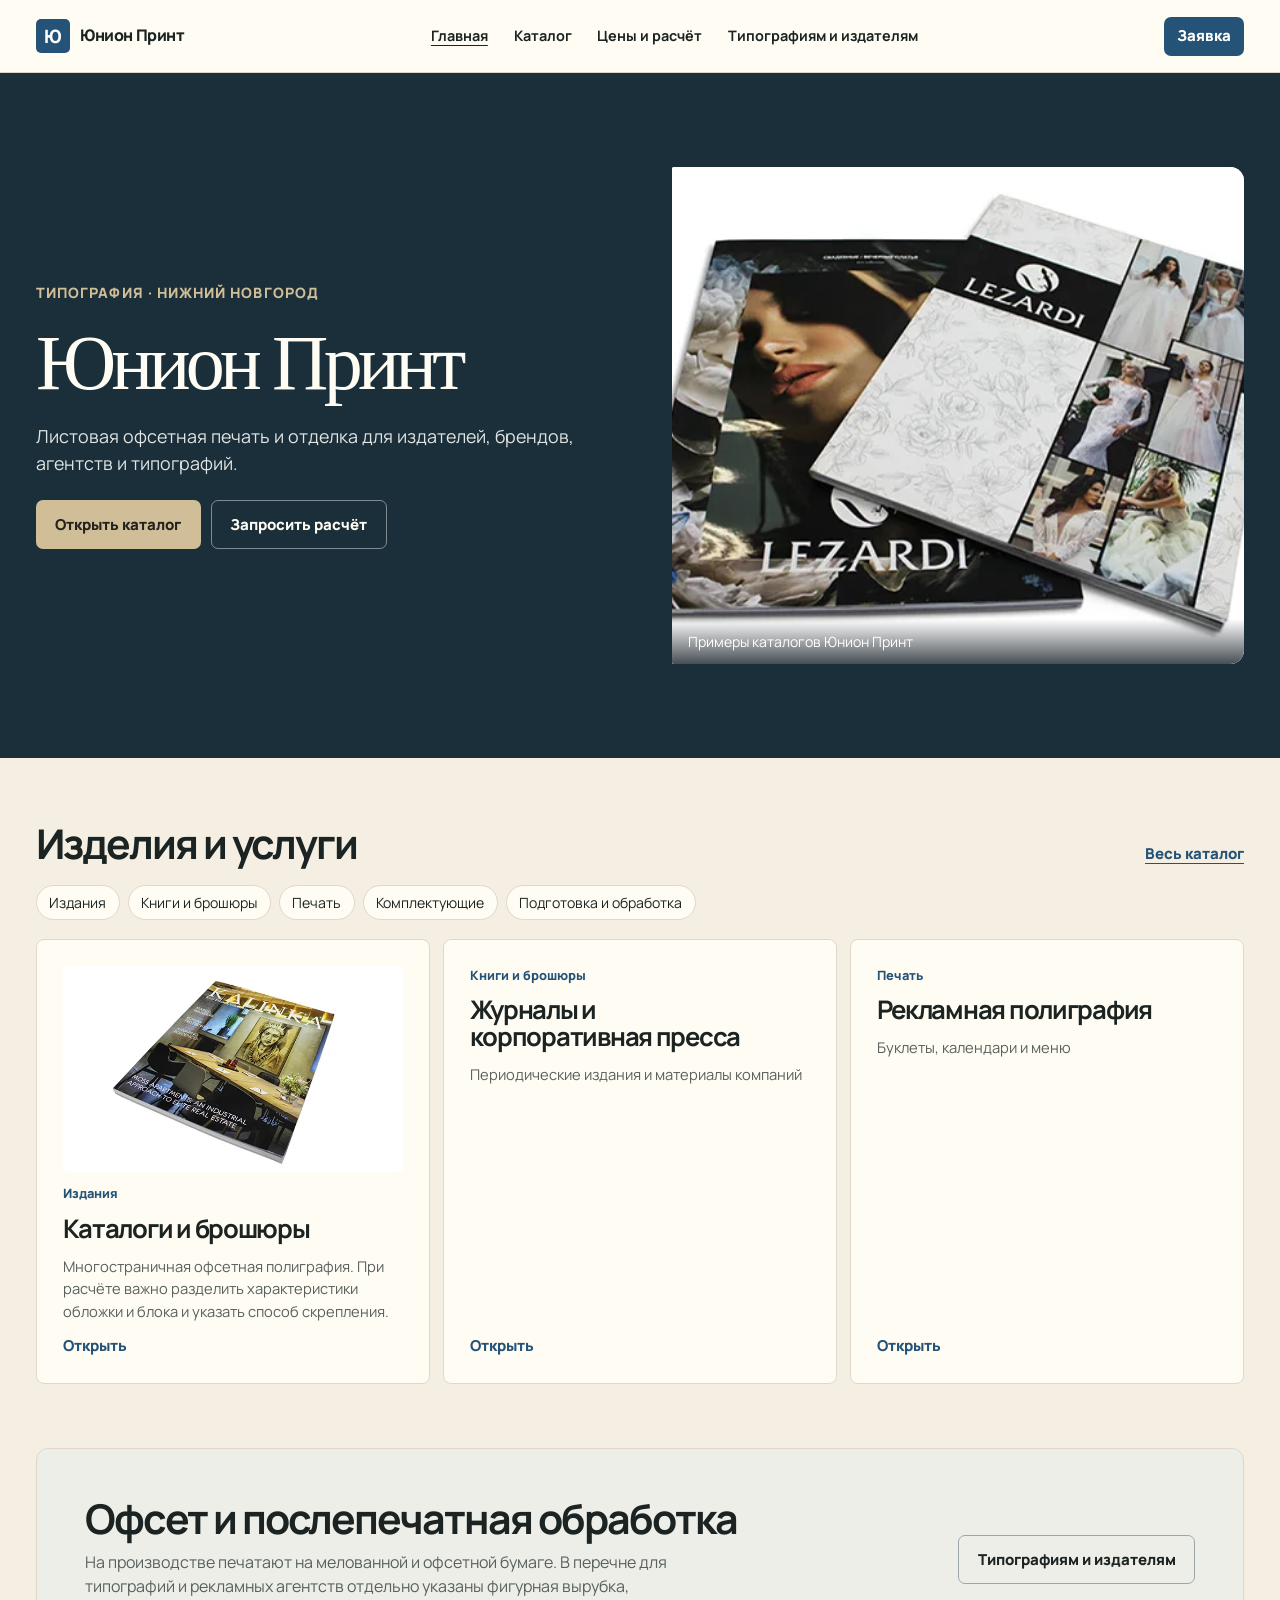
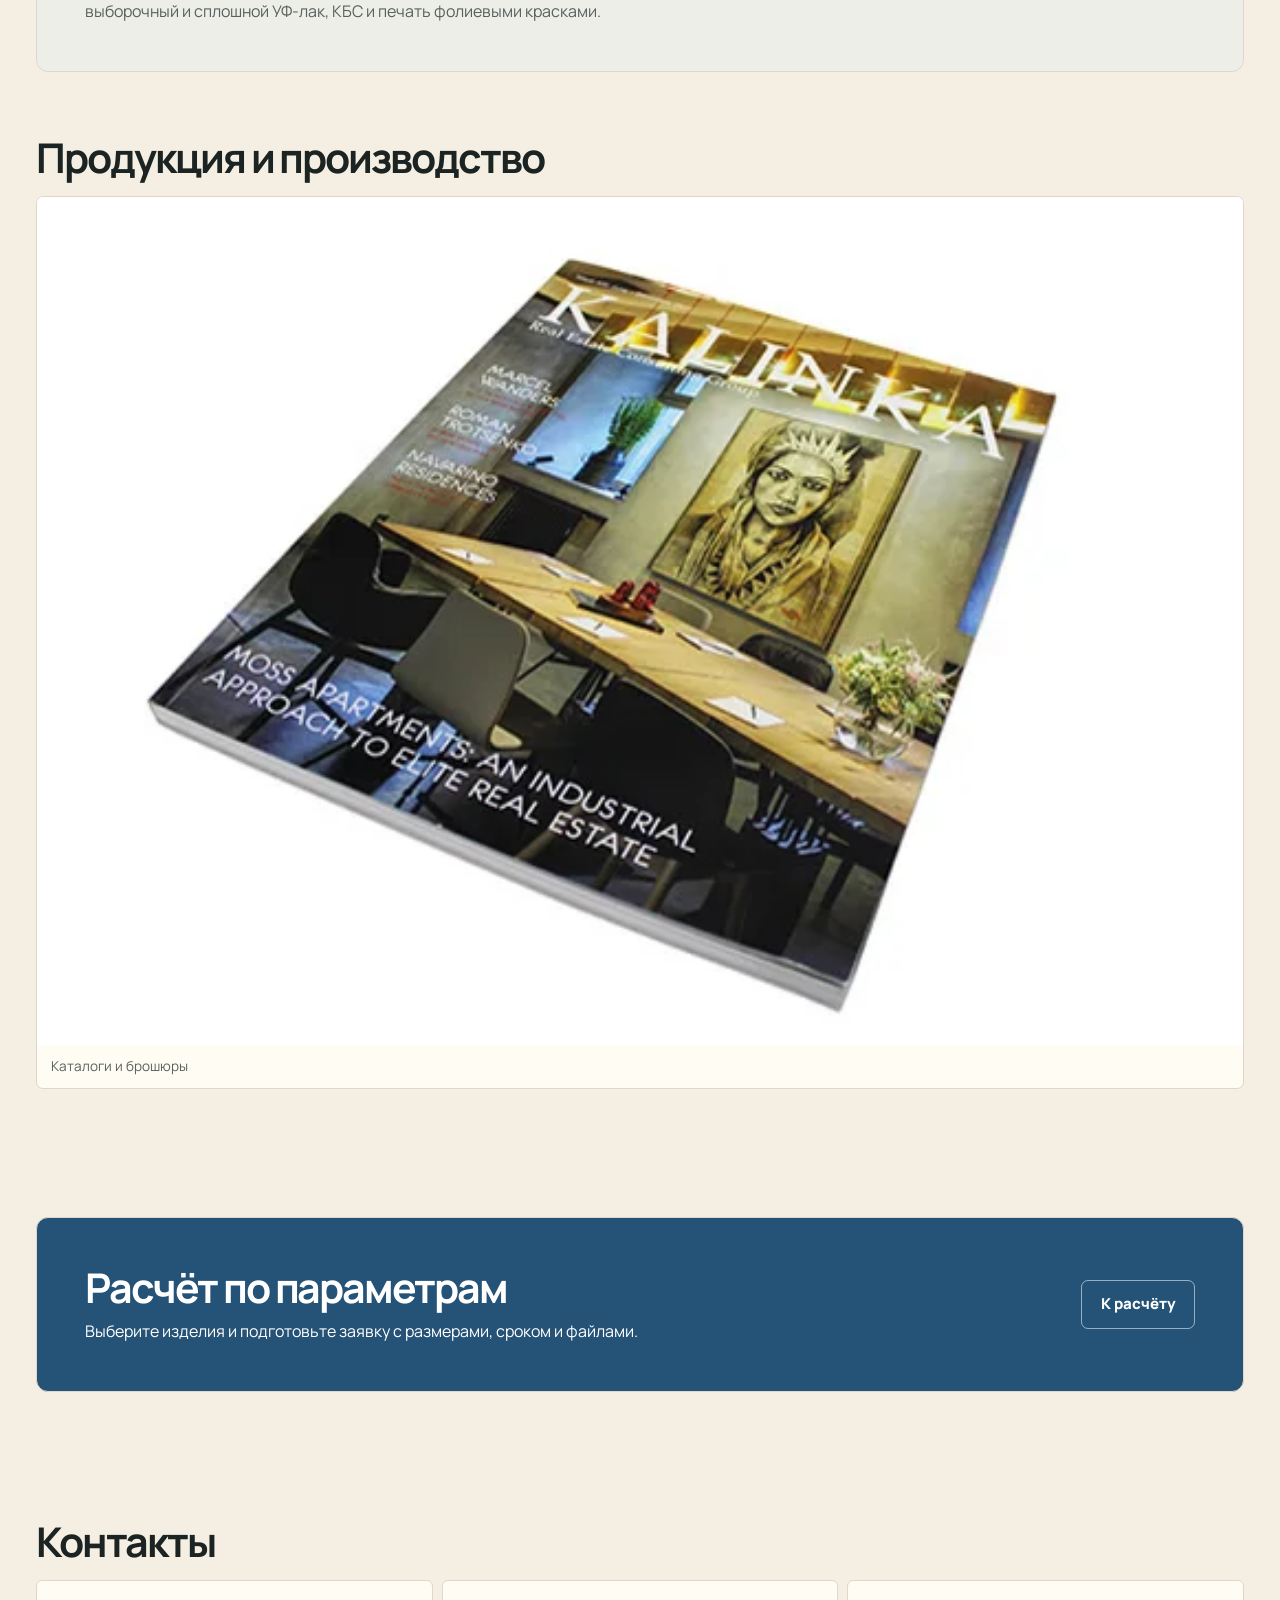
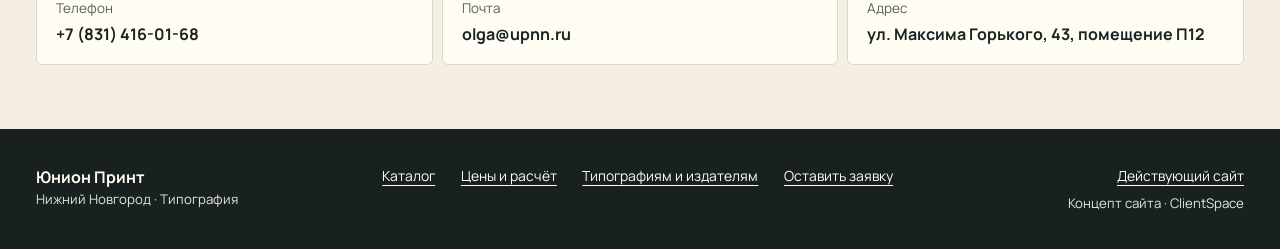
==== index.html @ c1d2b678 "Publish expanded ClientSpace website and CRM demos" ====
<!doctype html>
<html lang="ru" data-layout="book">
<head>
<meta charset="utf-8">
<meta name="viewport" content="width=device-width, initial-scale=1">
<meta name="robots" content="noindex, nofollow">
<meta name="theme-color" content="#255377">
<meta name="print-demo-id" content="union-print">
<title>Юнион Принт — Типография</title>
<link rel="stylesheet" href="site.css">
<style>:root{--brand:#255377}</style>
<script src="site.js" type="module"></script>
</head>
<body>
<a class="skip" href="#main">К содержанию</a>
<header class="masthead"><div class="shell mast-inner">
<a class="brand" href="index.html"><span aria-hidden="true">Ю</span>Юнион Принт</a>
<nav class="main-nav" aria-label="Разделы сайта"><a href="index.html" aria-current="page">Главная</a><a href="catalog.html">Каталог</a><a href="pricing.html">Цены и расчёт</a><a href="guide.html">Типографиям и издателям</a></nav>
<a class="button compact nav-cta" href="order.html">Заявка</a>
<details class="mobile-nav"><summary aria-label="Открыть меню"><i></i><i></i></summary><nav aria-label="Разделы сайта"><a href="index.html" aria-current="page">Главная</a><a href="catalog.html">Каталог</a><a href="pricing.html">Цены и расчёт</a><a href="guide.html">Типографиям и издателям</a><a href="order.html">Оставить заявку</a></nav></details>
</div></header>
<main id="main"><section class="hero"><div class="shell hero-inner">
<div class="hero-copy"><p class="eyebrow">Типография · Нижний Новгород</p><h1>Юнион Принт</h1>
<p class="hero-lead">Листовая офсетная печать и отделка для издателей, брендов, агентств и типографий.</p><div class="actions"><a href="catalog.html" class="button">Открыть каталог</a><a href="order.html" class="button secondary">Запросить расчёт</a></div>
</div><figure class="hero-media"><img src="assets/803cce55539c8a539db9f5d0.webp" alt="Примеры каталогов Юнион Принт" fetchpriority="high"><figcaption>Примеры каталогов Юнион Принт</figcaption></figure></div></section>
<section class="shell section"><div class="heading-row"><div class="section-title"><h2>Изделия и услуги</h2></div><a href="catalog.html" class="text-action">Весь каталог</a></div>
<div class="scroll-chips"><a href="catalog.html?group=%D0%98%D0%B7%D0%B4%D0%B0%D0%BD%D0%B8%D1%8F" class="">Издания</a><a href="catalog.html?group=%D0%9A%D0%BD%D0%B8%D0%B3%D0%B8%20%D0%B8%20%D0%B1%D1%80%D0%BE%D1%88%D1%8E%D1%80%D1%8B" class="">Книги и брошюры</a><a href="catalog.html?group=%D0%9F%D0%B5%D1%87%D0%B0%D1%82%D1%8C" class="">Печать</a><a href="catalog.html?group=%D0%9A%D0%BE%D0%BC%D0%BF%D0%BB%D0%B5%D0%BA%D1%82%D1%83%D1%8E%D1%89%D0%B8%D0%B5" class="">Комплектующие</a><a href="catalog.html?group=%D0%9F%D0%BE%D0%B4%D0%B3%D0%BE%D1%82%D0%BE%D0%B2%D0%BA%D0%B0%20%D0%B8%20%D0%BE%D0%B1%D1%80%D0%B0%D0%B1%D0%BE%D1%82%D0%BA%D0%B0" class="">Подготовка и обработка</a></div><div class="product-grid"><a class="product-card " href="product-p1.html"><img src="assets/5dd294e642f1435a9d8a1ddb.webp" alt="Каталоги и брошюры" loading="lazy"><span class="product-category">Издания</span><h3>Каталоги и брошюры</h3><p>Многостраничная офсетная полиграфия. При расчёте важно разделить характеристики обложки и блока и указать способ скрепления.</p><span class="text-action">Открыть</span></a><a class="product-card " href="product-p2.html"><span class="product-category">Книги и брошюры</span><h3>Журналы и корпоративная пресса</h3><p>Периодические издания и материалы компаний</p><span class="text-action">Открыть</span></a><a class="product-card " href="product-p3.html"><span class="product-category">Печать</span><h3>Рекламная полиграфия</h3><p>Буклеты, календари и меню</p><span class="text-action">Открыть</span></a></div></section>
<div class="shell"><aside class="lead-note"><div><h2>Офсет и послепечатная обработка</h2><p>На производстве печатают на мелованной и офсетной бумаге. В перечне для типографий и рекламных агентств отдельно указаны фигурная вырубка, выборочный и сплошной УФ-лак, КБС и печать фолиевыми красками.</p></div><a href="guide.html" class="button secondary">Типографиям и издателям</a></aside></div>
<section class="shell section work"><div class="section-title"><h2>Продукция и производство</h2></div><div class="gallery"><figure><img src="assets/5dd294e642f1435a9d8a1ddb.webp" alt="Каталоги и брошюры" loading="lazy"><figcaption>Каталоги и брошюры</figcaption></figure></div></section>
<section class="shell section"><div class="price-banner"><div><h2>Расчёт по параметрам</h2><p>Выберите изделия и подготовьте заявку с размерами, сроком и файлами.</p></div>
<a href="pricing.html" class="button secondary">К расчёту</a></div></section>
<section id="contacts" class="shell section"><div class="section-title"><h2>Контакты</h2></div><div class="contact-grid"><a class="contact" href="tel:+78314160168"><span>Телефон</span><strong>+7 (831) 416-01-68</strong></a><a class="contact" href="mailto:olga@upnn.ru"><span>Почта</span><strong>olga@upnn.ru</strong></a><div class="contact"><span>Адрес</span><strong>ул. Максима Горького, 43, помещение П12</strong></div></div></section></main>
<footer class="footer"><div class="shell footer-inner"><div><strong>Юнион Принт</strong><p>Нижний Новгород · Типография</p></div><nav aria-label="Полезные ссылки"><a href="catalog.html" class="">Каталог</a><a href="pricing.html" class="">Цены и расчёт</a><a href="guide.html" class="">Типографиям и издателям</a><a href="order.html" class="">Оставить заявку</a></nav>
<div class="footer-source"><a href="https://upnn.ru/" class="" target="_blank" rel="noopener noreferrer">Действующий сайт</a><small>Концепт сайта · ClientSpace</small></div></div></footer>
</body></html>
---- site.css ----
@font-face{font-family:Manrope;src:url(assets/manrope-cyrillic.woff2) format("woff2");font-weight:400 800;font-display:swap;unicode-range:U+0400-045F,U+0490-0491,U+04B0-04B1,U+2116}
@font-face{font-family:Manrope;src:url(assets/manrope-latin.woff2) format("woff2");font-weight:400 800;font-display:swap}
:root{--brand:#244e42;--ink:#1b2422;--paper:#f4f2e9;--white:#fffdf7;--muted:#58615d;--line:#d9dcd3;--wash:color-mix(in srgb,var(--brand) 8%,var(--white));--bg-dark:color-mix(in srgb,var(--brand) 36%,#151b19);--accent:color-mix(in srgb,var(--brand) 20%,#fbd9a2);font:16px/1.53 Manrope,system-ui,sans-serif}
*{box-sizing:border-box}
[hidden]{display:none!important}
body{margin:0;background:var(--paper);color:var(--ink)}
h1,h2,h3,p,figure{margin:0}
h1,h2,h3{line-height:1.04;letter-spacing:-.05em;text-wrap:balance}
img{display:block;max-width:100%;height:auto}
a{color:inherit;text-underline-offset:4px}
button,input,select,textarea{font:inherit;color:inherit}
button,summary,select{cursor:pointer}
button:disabled{cursor:not-allowed;opacity:.65}
:focus-visible{outline:3px solid var(--brand);outline-offset:4px}
:where(.hero,.footer) :focus-visible{outline-color:var(--accent)}
.skip{position:absolute;left:1rem;top:-100px;z-index:90;padding:.65rem .9rem;background:var(--white)}
.skip:focus{top:1rem}
.visually-hidden{position:absolute;width:1px;height:1px;margin:-1px;padding:0;border:0;overflow:hidden;clip-path:inset(50%);white-space:nowrap}
.shell{width:min(1230px,calc(100% - 72px));margin-inline:auto}
.masthead{position:relative;z-index:10;border-bottom:1px solid var(--line);background:var(--white)}
.mast-inner{display:flex;justify-content:space-between;align-items:center;gap:24px;min-height:72px}
.brand{display:flex;align-items:center;gap:10px;font-weight:800;text-decoration:none;line-height:1.1;letter-spacing:-.025em}
.brand span{width:34px;aspect-ratio:1;display:grid;place-items:center;flex:none;background:var(--brand);color:white;border-radius:5px;font-size:1.15rem}
.main-nav,.footer nav{display:flex;align-items:center;flex-wrap:wrap;gap:clamp(12px,2vw,29px)}
.main-nav a{font-size:.9rem;font-weight:700;text-decoration:none}
.main-nav a[aria-current],.main-nav a:hover,.footer a:hover{text-decoration:underline}
.mobile-nav{display:none}
.button{display:inline-flex;align-items:center;justify-content:center;min-height:49px;padding:.63rem 1.15rem;border:1px solid transparent;background:var(--brand);color:white;border-radius:7px;text-decoration:none;line-height:1.18;font-weight:800;transition:transform .16s,filter .16s;font-size:.94rem;text-align:center}
.button:hover{filter:brightness(1.12);transform:translateY(-2px)}
.button.secondary{background:transparent;color:var(--ink);border-color:color-mix(in srgb,var(--brand) 36%,var(--line))}
.button.compact{min-height:39px;padding:.48rem .75rem}
.text-action{font-weight:800;text-underline-offset:4px;color:var(--brand);font-size:.94rem}
.actions{display:flex;flex-wrap:wrap;align-items:center;gap:10px}
.eyebrow{font-size:.89rem;font-weight:800;letter-spacing:.075em;text-transform:uppercase}
.hero{background:var(--bg-dark);color:var(--white)}
.hero-inner{display:grid;grid-template-columns:minmax(0,1.03fr) minmax(0,1fr);min-height:min(685px,calc(100svh - 72px));align-items:center;gap:46px;padding-block:60px}
.hero h1{font-size:clamp(3rem,6.1vw,7.2rem);line-height:.94;letter-spacing:-.065em;font-weight:800;overflow-wrap:anywhere;text-wrap:initial}
.hero-copy{min-width:0;display:grid;align-content:center;justify-items:start;gap:23px;position:relative;z-index:1}
.hero .eyebrow{color:var(--accent)}
.hero-lead{max-width:54ch;color:color-mix(in srgb,var(--white) 86%,var(--brand));font-size:clamp(1rem,1.4vw,1.17rem)}
.hero .button{background:var(--accent);color:#23221c}
.hero .button.secondary{background:transparent;color:var(--white);border-color:#ffffff70}
.hero-media{position:relative;aspect-ratio:1.15;background:var(--wash);overflow:hidden;border-radius:10px;isolation:isolate}
.hero-media>img,.item-photo img{width:100%;height:100%;object-fit:cover}
.hero-media>img{position:absolute;inset:0}
.hero-media figcaption{position:absolute;bottom:0;inset-inline:0;padding:.75rem 1rem;color:#fff;background:linear-gradient(transparent,#141d24c8);font-size:.88rem}
.hero-copy,.hero-media{animation:land .65s both}
.hero-media{animation-delay:.09s}
@keyframes land{from{opacity:0;transform:translateY(12px)}to{opacity:1;transform:none}}
.hero-media.illustration{display:grid;place-items:center;background:radial-gradient(circle at 50% 60%,var(--wash),var(--accent));isolation:isolate;overflow:hidden;min-height:248px}
.hero-media.illustration::before{content:"";position:absolute;inset:16px;background:linear-gradient(to right,#29251f14 1px,transparent 1px),linear-gradient(to bottom,#29251f14 1px,transparent 1px);background-size:20px 20px;border:1px solid #29251f2b;mask-image:linear-gradient(120deg,#000,transparent)}
.ink-stack{position:relative;width:57%;height:66%;color:var(--brand);display:grid;place-items:center;transform:rotate(-10deg)}
.ink-stack i,.ink-stack strong{border:1px solid #1d1b293b;border-radius:3px;position:absolute;inset:0;box-shadow:0 16px 32px #131b252a}
.ink-stack i:nth-child(1){background:var(--brand);transform:translate(-8%,5%) rotate(-7deg)}
.ink-stack i:nth-child(2){background:var(--accent);transform:translate(6%,4%) rotate(12deg)}
.ink-stack i:nth-child(3){background:var(--wash);transform:translate(3%,-1%) rotate(5deg)}
.ink-stack strong{display:grid;place-items:center;background:var(--white);font-size:clamp(3rem,8vw,9rem);line-height:1}
.registration-marker{position:absolute;right:22px;bottom:20px;width:22px;aspect-ratio:1;border:1px solid var(--brand);background:linear-gradient(90deg,transparent 48%,var(--brand) 48% 54%,transparent 54%),linear-gradient(transparent 48%,var(--brand) 48% 54%,transparent 54%);border-radius:50%;opacity:.55}
[data-layout=sign]{--paper:#eff0ed;--white:#fafbf8;--ink:#1b2222;--line:#d4dad6}
[data-layout=sign] .hero-inner{grid-template-columns:minmax(0,1fr) minmax(0,1.13fr)}
[data-layout=sign] .hero{background:#141c21}
[data-layout=sign] .hero-media{aspect-ratio:1.07}
[data-layout=sign] .illustration{background:radial-gradient(ellipse at center,color-mix(in srgb,var(--brand) 48%,#253047),#101723)}
[data-layout=sign] .ink-stack{width:71%;height:50%;transform:rotate(-4deg)}
[data-layout=sign] .ink-stack i:nth-child(1){transform:translate(4%,10%);background:#0d171e}
[data-layout=sign] .ink-stack i:nth-child(2),[data-layout=sign] .ink-stack i:nth-child(3){display:none}
[data-layout=sign] .ink-stack strong{background:#17212c;color:var(--accent);text-shadow:0 0 15px color-mix(in srgb,var(--accent) 70%,transparent);border:1px solid #ffffff40;border-radius:5px}
[data-layout=book]{--paper:#f5efe3;--white:#fffcf3;--line:#dfd7cb}
[data-layout=book] .hero h1,[data-layout=book] .page-title h1{font-family:Georgia,serif;letter-spacing:-.06em;font-weight:500}
[data-layout=book] .hero-media{border-radius:2px 14px 14px 2px}
[data-layout=book] .ink-stack{transform:rotate(-4deg);width:48%;height:72%}
[data-layout=book] .ink-stack strong{border-left:10px solid var(--brand);border-radius:2px 10px 10px 2px;font-family:Georgia,serif;font-weight:500}
[data-layout=tech]{--paper:#eef1ef;--white:#fbfcfb;--line:#d6dddc}
[data-layout=tech] .hero-inner{grid-template-columns:minmax(0,1fr) minmax(0,.89fr)}
[data-layout=tech] .hero-media{border-radius:4px;aspect-ratio:1.32}
[data-layout=tech] .ink-stack{transform:rotate(0deg);width:71%;height:52%}
[data-layout=tech] .ink-stack strong{border-style:dashed;border-width:2px}
[data-layout=studio]{--paper:#f0ede9;--white:#fcfaf6;--line:#dcd5ce}
[data-layout=studio] .hero-media{aspect-ratio:1.22;border-radius:30% 3px 3px 3px}
[data-layout=studio] .hero-inner{grid-template-columns:minmax(0,.96fr) minmax(0,1.12fr)}
.section{padding-block:clamp(35px,5vw,78px)}
.section-title{display:grid;gap:12px}
.section-title h2,.lead-note h2,.price-banner h2{font-size:clamp(2rem,3.2vw,3.5rem)}
.section-title p,.lead-note p,.price-banner p{color:var(--muted);max-width:64ch}
.heading-row{display:flex;justify-content:space-between;align-items:end;gap:15px;margin-bottom:20px}
.heading-row .text-action{flex:none}
.scroll-chips{display:flex;gap:8px;flex-wrap:wrap;margin-bottom:19px}
.scroll-chips a{font-size:.88rem;padding:.38rem .78rem;border:1px solid var(--line);border-radius:99px;background:var(--white);text-decoration:none}
.scroll-chips a:hover{border-color:var(--brand)}
.product-grid{display:grid;grid-template-columns:repeat(3,minmax(0,1fr));gap:13px}
.product-grid [data-catalog]{min-width:0}
.product-card{display:flex;flex-direction:column;height:100%;min-height:210px;gap:12px;position:relative;overflow:hidden;padding:clamp(16px,2vw,26px);background:var(--white);border:1px solid var(--line);border-radius:8px;text-decoration:none;transition:transform .18s,border-color .18s}
.product-card:hover{transform:translateY(-3px);border-color:var(--brand)}
.product-card img{width:100%;aspect-ratio:1.65;object-fit:cover;border-radius:4px}
.product-card h3{font-size:clamp(1.35rem,2vw,2.05rem);overflow-wrap:anywhere}
.product-card p,.muted{color:var(--muted);font-size:.92rem}
.product-card .text-action{margin-top:auto}
.product-category{color:var(--brand);font-size:.8rem;font-weight:800}
.lead-note,.price-banner{display:flex;align-items:center;justify-content:space-between;gap:26px;padding:clamp(22px,4vw,48px);border-radius:12px;background:var(--wash);border:1px solid var(--line)}
.lead-note p,.price-banner p{margin-top:.65rem}
.lead-note>.button,.price-banner>.button{flex:none}
.price-banner{background:var(--brand);color:white}
.price-banner p{color:#fff}
.price-banner .button.secondary{color:white;border-color:#fff8}
.gallery{display:grid;grid-template-columns:repeat(auto-fit,minmax(min(250px,100%),1fr));gap:16px;margin-top:17px}
.gallery figure{background:var(--white);border:1px solid var(--line);border-radius:7px;overflow:hidden}
.gallery img{width:100%;aspect-ratio:1.42;object-fit:cover}
.gallery figcaption{padding:.65rem .85rem;font-size:.85rem;color:var(--muted)}
.contact-grid{display:grid;grid-template-columns:repeat(auto-fit,minmax(min(245px,100%),1fr));gap:9px;margin-top:17px}
.contact{display:grid;gap:4px;min-width:0;padding:17px 19px;background:var(--white);border:1px solid var(--line);border-radius:6px;text-decoration:none}
.contact strong{overflow-wrap:anywhere}
.contact span{color:var(--muted);font-size:.84rem}
a.contact:hover{border-color:var(--brand)}
.footer{background:#192120;color:#fffdf4;padding:36px 0}
.footer-inner{display:grid;grid-template-columns:minmax(0,1fr) minmax(0,1.6fr) minmax(0,1fr);align-items:start;gap:24px}
.footer p,.footer small{font-size:.83rem;color:#e1e6de}
.footer nav a,.footer-source a{font-size:.87rem}
.footer-source{display:grid;gap:7px;justify-items:end}
.page{padding-block:clamp(35px,6vw,80px);min-height:55vh}
.page-title{max-width:900px;margin-bottom:clamp(20px,3vw,43px)}
.page-title h1{font-size:clamp(2.85rem,7.1vw,6rem);line-height:.98;overflow-wrap:anywhere}
.page-title p{font-size:clamp(1rem,1.5vw,1.2rem);color:var(--muted);max-width:66ch;margin-top:10px}
.tools{display:flex;flex-wrap:wrap;align-items:end;gap:10px;margin:0 0 10px}
.tools label{flex:1 1 16rem;max-width:28rem}
label{display:grid;gap:5px;font-weight:750;font-size:.9rem;min-width:0}
input:not([type=checkbox]),textarea,select{width:100%;min-width:0;border:1px solid var(--line);background:var(--white);border-radius:6px;padding:.53rem .65rem;min-height:42px}
textarea{resize:vertical}
input:focus,select:focus,textarea:focus{border-color:var(--brand)}
.catalog-grid,.table-wrap{margin-top:14px}
.item-layout{display:grid;grid-template-columns:minmax(0,1fr) minmax(0,.85fr);align-items:center;gap:clamp(15px,4vw,52px);margin-top:28px}
.item-layout .eyebrow{color:var(--brand);margin-bottom:9px}
.item-photo{aspect-ratio:1.25;overflow:hidden;border-radius:8px;background:var(--white)}
.item-notes .text-action{margin-right:13px}
.back{color:var(--brand);font-weight:800}
.guide-grid,.fact-grid{display:grid;grid-template-columns:repeat(2,minmax(0,1fr));gap:14px}
.guide-card,.price-choice,.fact-grid>div{display:grid;align-content:start;gap:10px;padding:clamp(18px,3vw,36px);background:var(--white);border:1px solid var(--line);border-radius:8px}
.guide-card h2{font-size:clamp(1.5rem,3.1vw,2.65rem)}
.guide-card ul,.item-notes ul{padding-left:1.25rem;margin:.25rem 0 .5rem}
.guide-card p,.guide-card li,.fact-grid p{color:var(--muted)}
.guide-card li+li{margin-top:7px}
.price-choice{text-decoration:none}
.price-choice:hover{border-color:var(--brand)}
.price-choice strong{font-size:1.24rem}
.price-choice span{color:var(--muted)}
.price-choice b{color:var(--brand);text-decoration:underline}
.table-wrap{overflow:auto;border:1px solid var(--line);border-radius:8px;background:var(--white)}
.table-wrap table{min-width:600px;width:100%;border-collapse:collapse;text-align:left}
.table-wrap th,.table-wrap td{padding:.75rem .85rem;border-bottom:1px solid var(--line);vertical-align:top}
.table-wrap thead{background:var(--wash)}
.table-wrap td:first-of-type{min-width:126px}
.table-wrap td:nth-of-type(2){min-width:160px}
.table-wrap small{display:block;color:var(--muted)}
.order-layout{display:grid;grid-template-columns:minmax(0,1fr) minmax(275px,.54fr);gap:18px;align-items:start}
.order-contact,.line-item{padding:clamp(14px,2.5vw,27px);background:var(--white);border:1px solid var(--line);border-radius:10px}
.order-contact{display:grid;gap:12px;position:sticky;top:16px}
.order-contact h2,.line-item h2{font-size:1.55rem}
.order-lines>button{margin-top:14px}
#lines{display:grid;gap:12px}
.line-item{display:grid;gap:13px}
.line-head{display:flex;justify-content:space-between;align-items:center;gap:10px}
.line-head button{border:0;background:none;padding:.2rem .1rem;font-weight:800;color:var(--brand);text-decoration:underline}
.line-fields{display:grid;grid-template-columns:repeat(2,minmax(0,1fr));gap:9px}
.line-fields .full{grid-column:1/-1}
.file-zone{border-top:1px solid var(--line);padding-top:10px;display:grid;gap:5px}
.file-zone input[type=file]{border-style:dashed;font-size:.88rem}
.file-zone input[type=file]:disabled{opacity:.6}
.check{display:flex;align-items:flex-start;gap:8px;font-weight:600}
.check input,.crm-source-filter input{accent-color:var(--brand);width:auto;margin:.2rem 0 0}
.total,.line-estimate{padding:9px 12px;background:var(--wash);border-radius:6px}
.error{color:#941e24;font-size:.89rem}
.crm-page{--crm-blue:var(--brand)!important}
.crm-page .crm-sidebar{background:linear-gradient(var(--brand),var(--bg-dark))}
.crm-brand{hyphens:auto;overflow-wrap:anywhere}
.crm-brand .crm-brand-name{min-width:0;font-size:clamp(1rem,2.1vw,1.7rem);letter-spacing:-.04em}
@media(max-width:910px){
  .shell{width:calc(100% - 40px)}
  .main-nav,.nav-cta{display:none}
  .mobile-nav{display:block;position:relative}
  .mobile-nav summary{list-style:none;display:grid;place-content:center;gap:5px;width:42px;height:42px;background:var(--brand);border-radius:5px}
  .mobile-nav summary::-webkit-details-marker{display:none}
  .mobile-nav summary i{display:block;width:18px;height:2px;background:white}
  .mobile-nav nav{position:absolute;right:0;top:49px;width:min(245px,85vw);padding:10px;display:grid;background:var(--white);border:1px solid var(--line);box-shadow:0 12px 34px #131b252a;border-radius:7px}
  .mobile-nav a{padding:8px 10px;text-decoration:none;font-weight:700}
  .mobile-nav a:hover{background:var(--wash)}
}
@media(max-width:660px){
  .shell{width:calc(100% - 28px)}
  .mast-inner{min-height:57px}
  .hero .hero-inner,.item-layout{grid-template-columns:minmax(0,1fr);gap:24px;min-height:0;padding-block:40px}
  .hero-copy{gap:15px}
  .hero h1{font-size:clamp(2.8rem,12vw,5.3rem)}
  .hero-media,.hero-media.illustration{min-height:0;aspect-ratio:1.4}
  .product-grid,.guide-grid,.fact-grid{grid-template-columns:repeat(2,minmax(0,1fr));gap:8px}
  .product-card{min-height:0}
  .product-card h3{font-size:1.18rem;text-wrap:pretty}
  .lead-note,.price-banner{align-items:start;flex-direction:column}
  .footer-inner,.order-layout{grid-template-columns:minmax(0,1fr);gap:17px}
  .footer-source{justify-items:start}
  .order-contact{position:static}
}
@media(max-width:375px){.line-fields,.guide-grid,.fact-grid{grid-template-columns:minmax(0,1fr)}.product-grid{grid-template-columns:minmax(0,1fr)}}
@media(prefers-reduced-motion:reduce){*,*::before,*::after{animation:none!important;transition:none!important;scroll-behavior:auto!important}}
.crm-item-specs{grid-column:1/-1;display:grid;grid-template-columns:minmax(0,.8fr) minmax(0,1.2fr);gap:4px 10px;margin:0;font-size:.87rem}
.crm-item-specs dt{color:var(--crm-muted)}
.crm-item-specs dd{margin:0;overflow-wrap:anywhere}
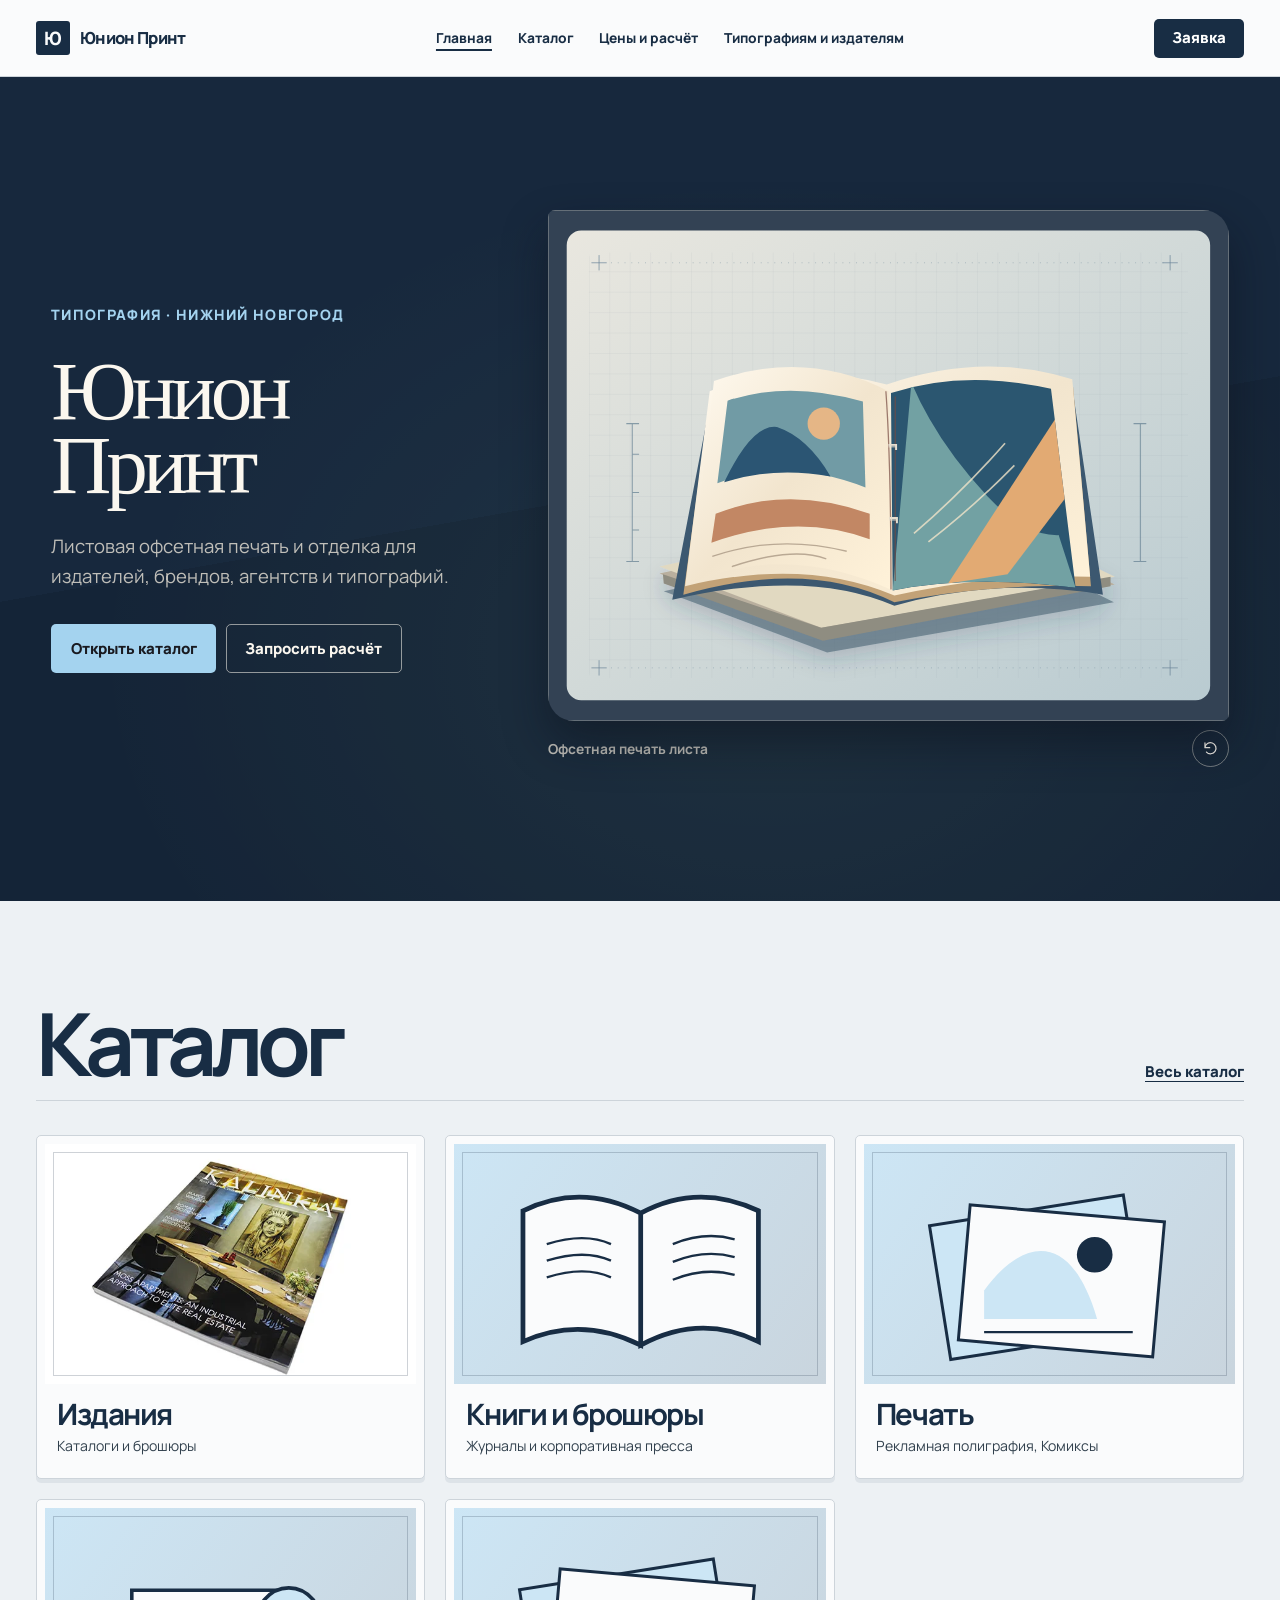
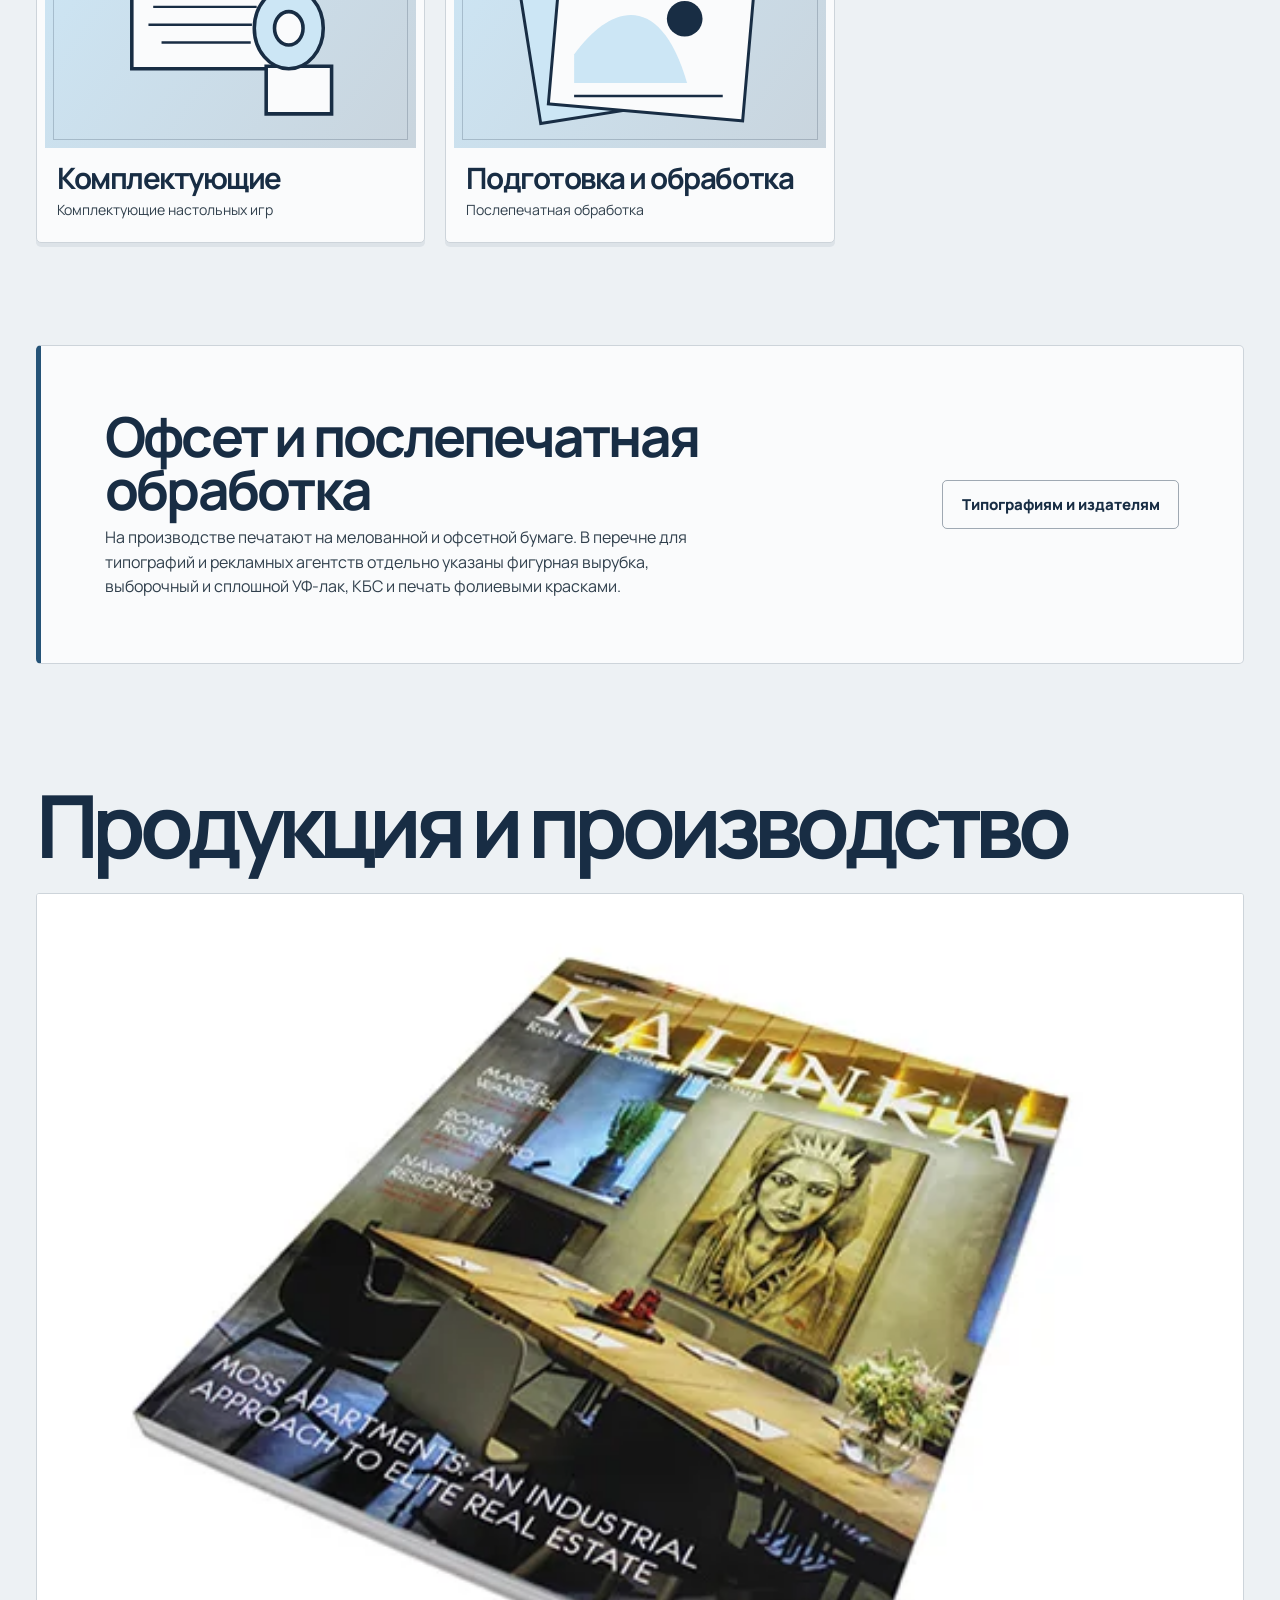
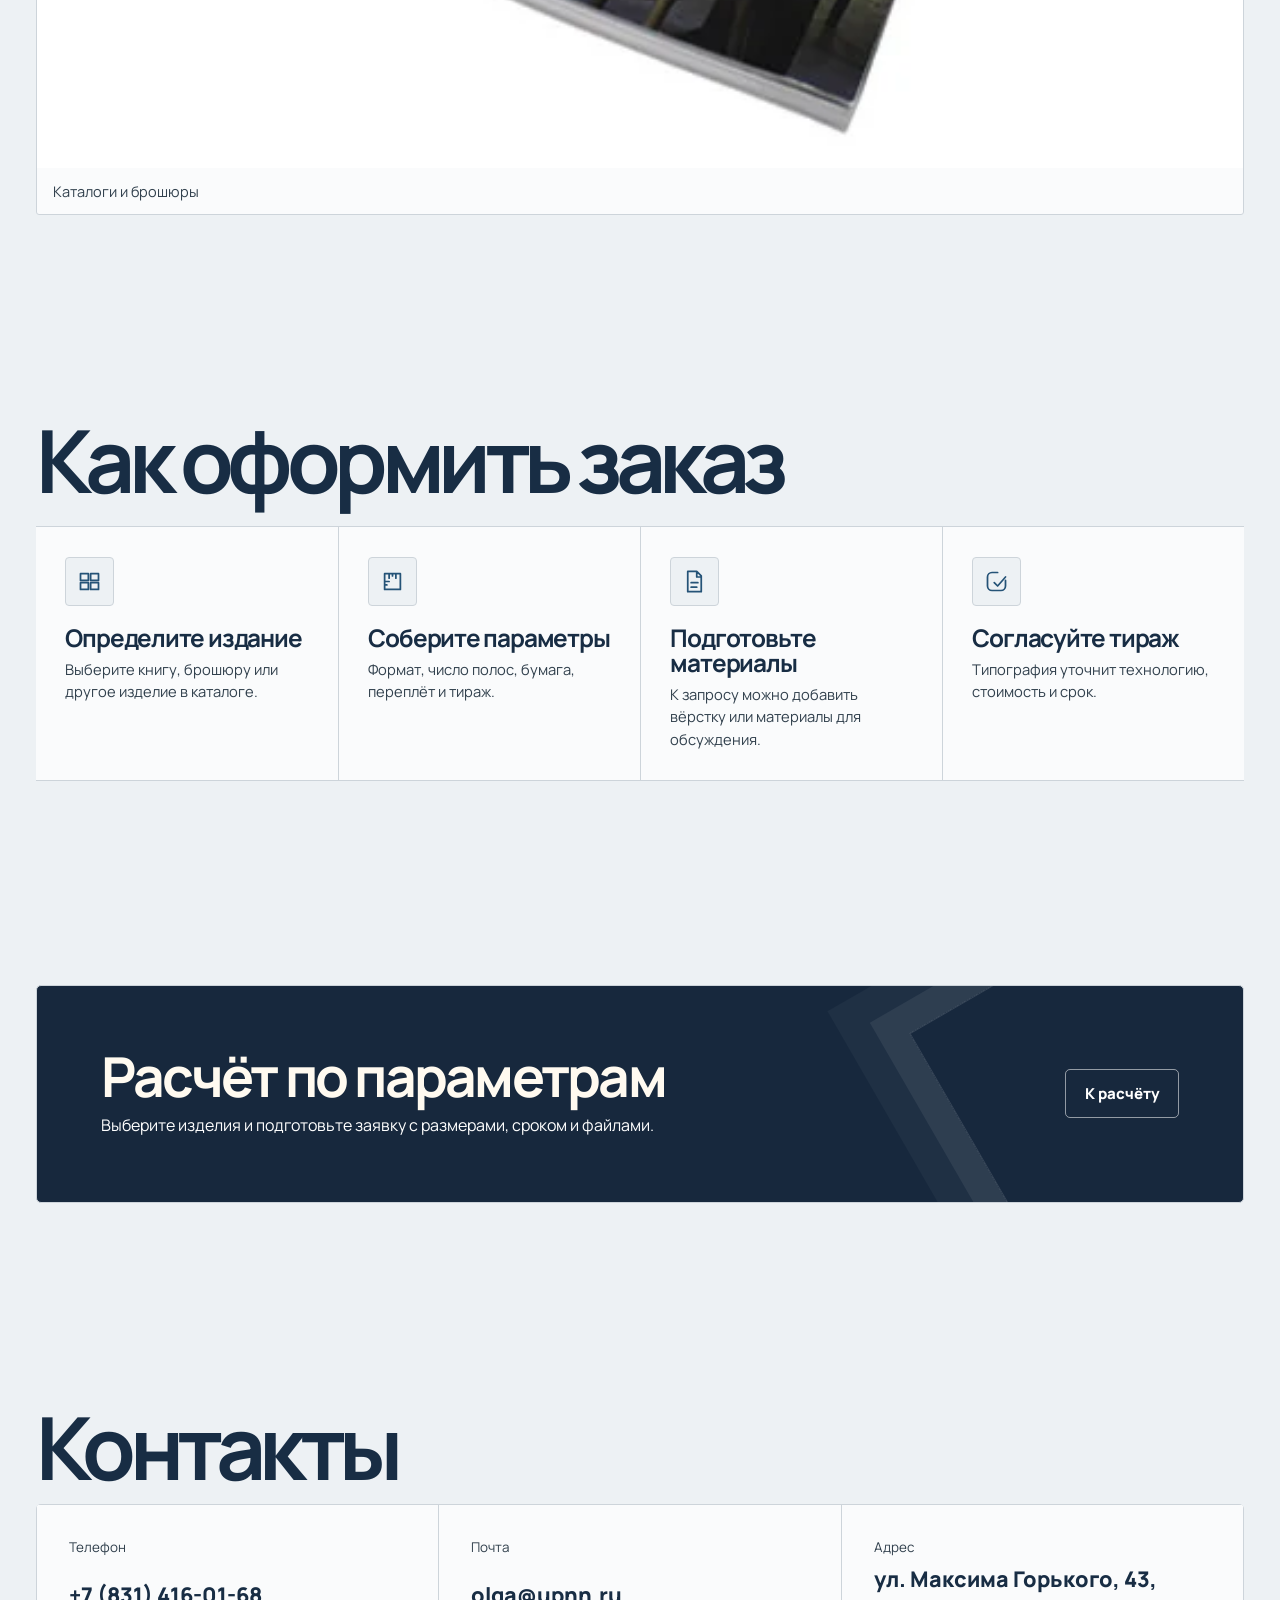
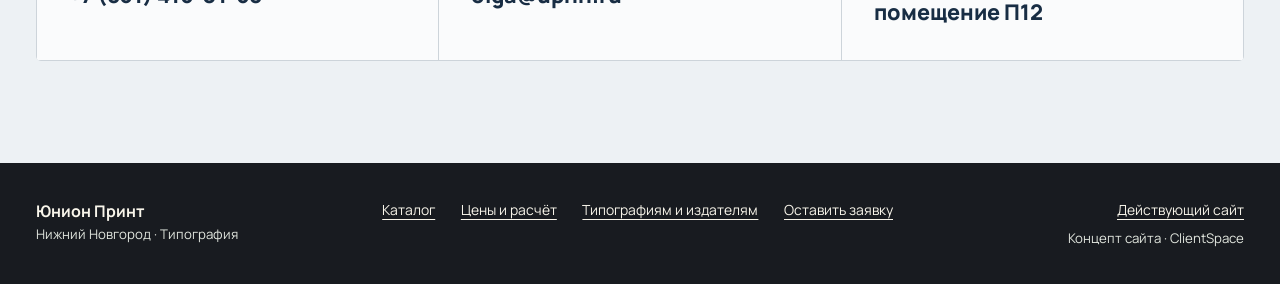
==== commit 469dc61e: "Publish custom production animations and site redesigns" ====
--- a/index.html
+++ b/index.html
@@ -1,5 +1,5 @@
 <!doctype html>
-<html lang="ru" data-layout="book">
+<html lang="ru" data-layout="book" data-scene-layout="press" data-company="union-print">
 <head>
 <meta charset="utf-8">
 <meta name="viewport" content="width=device-width, initial-scale=1">
@@ -8,8 +8,10 @@
 <meta name="print-demo-id" content="union-print">
 <title>Юнион Принт — Типография</title>
 <link rel="stylesheet" href="site.css">
-<style>:root{--brand:#255377}</style>
+<link rel="stylesheet" href="experience.css">
+<style>:root{--brand:#255377;--scene-field:#17283d;--scene-paper:#edf1f4;--scene-ink:#182d44;--scene-accent:#a4d3ef}</style>
 <script src="site.js" type="module"></script>
+<script src="experience.js" type="module"></script>
 </head>
 <body>
 <a class="skip" href="#main">К содержанию</a>
@@ -17,17 +19,64 @@
 <a class="brand" href="index.html"><span aria-hidden="true">Ю</span>Юнион Принт</a>
 <nav class="main-nav" aria-label="Разделы сайта"><a href="index.html" aria-current="page">Главная</a><a href="catalog.html">Каталог</a><a href="pricing.html">Цены и расчёт</a><a href="guide.html">Типографиям и издателям</a></nav>
 <a class="button compact nav-cta" href="order.html">Заявка</a>
-<details class="mobile-nav"><summary aria-label="Открыть меню"><i></i><i></i></summary><nav aria-label="Разделы сайта"><a href="index.html" aria-current="page">Главная</a><a href="catalog.html">Каталог</a><a href="pricing.html">Цены и расчёт</a><a href="guide.html">Типографиям и издателям</a><a href="order.html">Оставить заявку</a></nav></details>
+<details class="mobile-nav"><summary aria-label="Открыть меню"><i></i><i></i></summary><nav aria-label="Разделы сайта"><a href="catalog.html"><svg viewBox="0 0 24 24" width="19" height="19" aria-hidden="true" focusable="false"><path d="M5 5h6v6H5zM13 5h6v6h-6zM5 13h6v6H5zM13 13h6v6h-6z" fill="none" stroke="currentColor" stroke-width="1.55" stroke-linecap="round" stroke-linejoin="round"/></svg>Каталог</a><a href="pricing.html"><svg viewBox="0 0 24 24" width="19" height="19" aria-hidden="true" focusable="false"><path d="M6 4h12v16H6zM9 8h6m-6 4h6m-6 4h4" fill="none" stroke="currentColor" stroke-width="1.55" stroke-linecap="round" stroke-linejoin="round"/></svg>Цены</a><a href="guide.html"><svg viewBox="0 0 24 24" width="19" height="19" aria-hidden="true" focusable="false"><path d="M4 5h6l2 2 2-2h6v13h-6l-2 2-2-2H4zm8 2v13" fill="none" stroke="currentColor" stroke-width="1.55" stroke-linecap="round" stroke-linejoin="round"/></svg>Информация</a><a href="order.html"><svg viewBox="0 0 24 24" width="19" height="19" aria-hidden="true" focusable="false"><path d="M4 5h16v12H9l-5 3zm4 4h8m-8 4h5" fill="none" stroke="currentColor" stroke-width="1.55" stroke-linecap="round" stroke-linejoin="round"/></svg>Заявка</a></nav></details>
 </div></header>
-<main id="main"><section class="hero"><div class="shell hero-inner">
-<div class="hero-copy"><p class="eyebrow">Типография · Нижний Новгород</p><h1>Юнион Принт</h1>
+<main id="main"><section class="hero motion-hero" aria-labelledby="hero-title"><div class="shell hero-inner">
+<div class="hero-copy"><p class="eyebrow">Типография · Нижний Новгород</p><h1 id="hero-title">Юнион Принт</h1>
 <p class="hero-lead">Листовая офсетная печать и отделка для издателей, брендов, агентств и типографий.</p><div class="actions"><a href="catalog.html" class="button">Открыть каталог</a><a href="order.html" class="button secondary">Запросить расчёт</a></div>
-</div><figure class="hero-media"><img src="assets/803cce55539c8a539db9f5d0.webp" alt="Примеры каталогов Юнион Принт" fetchpriority="high"><figcaption>Примеры каталогов Юнион Принт</figcaption></figure></div></section>
-<section class="shell section"><div class="heading-row"><div class="section-title"><h2>Изделия и услуги</h2></div><a href="catalog.html" class="text-action">Весь каталог</a></div>
-<div class="scroll-chips"><a href="catalog.html?group=%D0%98%D0%B7%D0%B4%D0%B0%D0%BD%D0%B8%D1%8F" class="">Издания</a><a href="catalog.html?group=%D0%9A%D0%BD%D0%B8%D0%B3%D0%B8%20%D0%B8%20%D0%B1%D1%80%D0%BE%D1%88%D1%8E%D1%80%D1%8B" class="">Книги и брошюры</a><a href="catalog.html?group=%D0%9F%D0%B5%D1%87%D0%B0%D1%82%D1%8C" class="">Печать</a><a href="catalog.html?group=%D0%9A%D0%BE%D0%BC%D0%BF%D0%BB%D0%B5%D0%BA%D1%82%D1%83%D1%8E%D1%89%D0%B8%D0%B5" class="">Комплектующие</a><a href="catalog.html?group=%D0%9F%D0%BE%D0%B4%D0%B3%D0%BE%D1%82%D0%BE%D0%B2%D0%BA%D0%B0%20%D0%B8%20%D0%BE%D0%B1%D1%80%D0%B0%D0%B1%D0%BE%D1%82%D0%BA%D0%B0" class="">Подготовка и обработка</a></div><div class="product-grid"><a class="product-card " href="product-p1.html"><img src="assets/5dd294e642f1435a9d8a1ddb.webp" alt="Каталоги и брошюры" loading="lazy"><span class="product-category">Издания</span><h3>Каталоги и брошюры</h3><p>Многостраничная офсетная полиграфия. При расчёте важно разделить характеристики обложки и блока и указать способ скрепления.</p><span class="text-action">Открыть</span></a><a class="product-card " href="product-p2.html"><span class="product-category">Книги и брошюры</span><h3>Журналы и корпоративная пресса</h3><p>Периодические издания и материалы компаний</p><span class="text-action">Открыть</span></a><a class="product-card " href="product-p3.html"><span class="product-category">Печать</span><h3>Рекламная полиграфия</h3><p>Буклеты, календари и меню</p><span class="text-action">Открыть</span></a></div></section>
-<div class="shell"><aside class="lead-note"><div><h2>Офсет и послепечатная обработка</h2><p>На производстве печатают на мелованной и офсетной бумаге. В перечне для типографий и рекламных агентств отдельно указаны фигурная вырубка, выборочный и сплошной УФ-лак, КБС и печать фолиевыми красками.</p></div><a href="guide.html" class="button secondary">Типографиям и издателям</a></aside></div>
-<section class="shell section work"><div class="section-title"><h2>Продукция и производство</h2></div><div class="gallery"><figure><img src="assets/5dd294e642f1435a9d8a1ddb.webp" alt="Каталоги и брошюры" loading="lazy"><figcaption>Каталоги и брошюры</figcaption></figure></div></section>
-<section class="shell section"><div class="price-banner"><div><h2>Расчёт по параметрам</h2><p>Выберите изделия и подготовьте заявку с размерами, сроком и файлами.</p></div>
+</div><figure class="motion-figure">
+<div class="motion-art" aria-hidden="true" data-scene="union-print"><svg xmlns="http://www.w3.org/2000/svg" viewBox="0 0 800 600" role="presentation" aria-hidden="true" focusable="false" data-motion-scene="union"><defs><linearGradient id="union-motion-back" x2="1" y2="1"><stop stop-color="#e9e7df"/><stop offset="1" stop-color="#b9cbd1"/></linearGradient><pattern id="union-motion-grid" width="24" height="24" patternUnits="userSpaceOnUse"><path d="M24 0H0v24" fill="none" stroke="#678296" stroke-opacity=".2" stroke-width=".7"/></pattern><pattern id="union-motion-dots" width="8" height="8" patternUnits="userSpaceOnUse"><circle cx="1" cy="1" r=".7" fill="#678296" fill-opacity=".27"/></pattern><filter id="union-motion-shadow" x="-.24" y="-.26" width="1.54" height="1.74"><feDropShadow dx="0" dy="13" stdDeviation="12" flood-color="#233c57" flood-opacity=".2"/></filter><linearGradient id="union-motion-paper" x1="0%" y1="0%" x2="100%" y2="100%"><stop offset="0.000" stop-color="#fffaf0"/><stop offset="0.500" stop-color="#f2e5ce"/><stop offset="1.000" stop-color="#fff2d9"/></linearGradient><clipPath id="union-motion-cover"><path d="M403 215Q488 187 591 210l29 234q-122-16-215 3Z"/></clipPath></defs><style>.union-motion-deck{transform-box:view-box;transform-origin:383px 342px;}.motion-art[data-playing="true"] .union-motion-deck{animation:union-motion-deck 0.66s 0.03s cubic-bezier(.3,.7,.2,1) both}@keyframes union-motion-deck{from{transform:translate(-30px,49px) rotate(-8deg);opacity:0}to{transform:none;opacity:1}}.union-motion-plate-0{transform-box:view-box;transform-origin:400px 312px;}.motion-art[data-playing="true"] .union-motion-plate-0{animation:union-motion-plate-0 0.72s 0.28s cubic-bezier(.3,.7,.2,1) both}@keyframes union-motion-plate-0{from{transform:translate(-74px,-38px) scale(.8);opacity:0}to{transform:none;opacity:1}}.union-motion-plate-1{transform-box:view-box;transform-origin:400px 312px;}.motion-art[data-playing="true"] .union-motion-plate-1{animation:union-motion-plate-1 0.72s 0.49s cubic-bezier(.3,.7,.2,1) both}@keyframes union-motion-plate-1{from{transform:translate(-32px,-69px) scale(.8);opacity:0}to{transform:none;opacity:1}}.union-motion-plate-2{transform-box:view-box;transform-origin:400px 312px;}.motion-art[data-playing="true"] .union-motion-plate-2{animation:union-motion-plate-2 0.72s 0.7s cubic-bezier(.3,.7,.2,1) both}@keyframes union-motion-plate-2{from{transform:translate(36px,-45px) scale(.8);opacity:0}to{transform:none;opacity:1}}.union-motion-left{transform-box:view-box;transform-origin:399px 299px;}.motion-art[data-playing="true"] .union-motion-left{animation:union-motion-left 1.03s 0.94s cubic-bezier(.3,.7,.2,1) both}@keyframes union-motion-left{0%{transform:scaleX(.04) rotate(-2deg)}53%{transform:scaleX(1.026) rotate(.4deg)}100%{transform:scaleX(1) rotate(0deg)}}.union-motion-saddle{}.motion-art[data-playing="true"] .union-motion-saddle{animation:union-motion-saddle 0.91s 1.66s cubic-bezier(.3,.7,.2,1) both}@keyframes union-motion-saddle{0%{opacity:0;transform:translateY(-89px)}35%{opacity:1}55%{opacity:1;transform:translateY(0)}62%{opacity:1;transform:translateY(1px)}100%{opacity:0;transform:translateY(-91px)}}.union-motion-bind{}.motion-art[data-playing="true"] .union-motion-bind{animation:union-motion-bind 0.31s 2.24s cubic-bezier(.3,.7,.2,1) both}@keyframes union-motion-bind{from{opacity:0;transform:translateY(-6px)}to{opacity:1;transform:none}}.union-motion-varnish{}.motion-art[data-playing="true"] .union-motion-varnish{animation:union-motion-varnish 0.84s 2.61s cubic-bezier(.3,.7,.2,1) both}@keyframes union-motion-varnish{0%{transform:translateX(-151px);opacity:0}45%{opacity:.49}100%{transform:translateX(164px);opacity:0}}@media (prefers-reduced-motion:reduce){.motion-art[data-playing="true"] svg[data-motion-scene] *{animation:none!important}}</style><rect x="22" y="24" width="756" height="552" rx="17" fill="url(#union-motion-back)"/><rect x="48" y="50" width="704" height="500" rx="7" fill="url(#union-motion-grid)"/><g fill="none" stroke="#678296" stroke-opacity=".8"><path d="M60 53v18M51 62h18m662-9v18m-9-9h18M60 529v18m-9-9h18m662-9v18m-9-9h18"/><path d="M74 62H726M74 538H726" stroke-dasharray="1 7" stroke-opacity=".55"/></g>
+    <g class="union-motion-deck" filter="url(#union-motion-shadow)">
+      <path d="M136 448l350-76l179 89l-337 59Z" fill="#50697a" opacity=".65"/>
+      <path d="M131 427l350-76l185 89l-345 61Z" fill="#b9af9e"/>
+      <path d="M131 419l350-78l185 90l-345 60Z" fill="#e1d9c1"/>
+      <path d="M135 428l186 63l340-60v11l-338 64l-187-67Z" fill="#8f8d81"/>
+    </g>
+    <g class="union-motion-plate-0"><path d="M191 224q96-39 208-4q112-40 218-5l35 237q-126-21-245 13q-101-44-261-7Z" fill="#3c5870"/></g>
+    <g class="union-motion-plate-1"><path d="M191 217q96-39 208-4q112-40 218-5l21 234q-121-3-231 19q-102-51-248-9Z" fill="#c2a277"/></g>
+    <g class="union-motion-plate-2"><path d="M190 213q92-38 208-8q114-39 218-6l21 232q-110-5-230 22q-105-45-246-11Z" fill="url(#union-motion-paper)"/></g>
+    <g class="union-motion-left">
+      <path d="M195 201q108-38 205 12l5 234q-126-57-238-8Z" fill="url(#union-motion-paper)"/>
+      <path d="M211 224q72-24 159 1l3 101q-91-36-174-5Z" fill="#719ba5"/>
+      <path d="M207 320q33-69 62-65q36 12 63 58q-67-12-125 7Z" fill="#2b5573"/>
+      <circle cx="324" cy="251" r="19" fill="#e5b686"/>
+      <path d="M197 357q86-34 181 0v30q-86-32-186 4Z" fill="#c28764"/>
+      <path d="M193 407q76-26 158-6m-135 18q72-24 111-9" fill="none" stroke="#a2917d" stroke-width="1.6" opacity=".72"/>
+    </g>
+    <path d="M403 215Q488 187 591 210l29 234q-122-16-215 3Z" fill="#2b5670"/>
+    <g clip-path="url(#union-motion-cover)">
+      <path d="M427 203q30 70 89 133q44 47 84 46l20 62q-122-16-215 3Z" fill="#72a1a3"/>
+      <path d="M627 198l-157 241l70-11l91-120Z" fill="#e2aa73"/>
+      <path d="M430 380q56-48 107-106m-90 116q54-42 101-90" fill="none" stroke="#f4e6c9" stroke-opacity=".78" stroke-width="2"/>
+      <rect class="union-motion-varnish" x="475" y="187" width="26" height="281" fill="#fffbed" opacity="0"/>
+    </g>
+    <path d="M397 213q6 82 6 233m5-227v217" stroke="#774b42" stroke-opacity=".7" stroke-width="1.5" fill="none"/>
+    <g class="union-motion-bind" stroke="#e5ded1" fill="none" stroke-width="2.3"><path d="M400 276h9v6m-8 80h9v6"/><path d="M400 278h9m-8 86h9" opacity=".61"/></g>
+    <g class="union-motion-saddle" opacity="0" filter="url(#union-motion-shadow)"><rect x="381" y="251" width="39" height="118" rx="9" fill="#2b495e"/><rect x="388" y="266" width="25" height="78" rx="5" fill="#83a3a6"/><path d="M397 258h8v102h-8Z" fill="#cbd8ce"/></g>
+    <path d="M99 251v162m-7-162h15m-15 162h15m-8-126h8m-8 45h8m-8 44h8m589-125v162m-8-162h15m-15 162h15" fill="none" stroke="#627e91" stroke-width="1.2" stroke-opacity=".7"/>
+    </svg></div>
+<figcaption class="scene-caption"><span class="scene-subject">Офсетная печать листа</span>
+<button class="scene-replay" type="button" aria-label="Повторить анимацию" hidden><svg viewBox="0 0 24 24" width="19" height="19" aria-hidden="true" focusable="false"><path d="M5 11a7 7 0 1 1 1.9 5.5M5 5v6h6" fill="none" stroke="currentColor" stroke-width="1.55" stroke-linecap="round" stroke-linejoin="round"/></svg></button></figcaption>
+</figure></div></section>
+<section class="shell section deck-section" aria-labelledby="home-catalog">
+<div class="heading-row"><h2 id="home-catalog">Каталог</h2><a href="catalog.html" class="text-action">Весь каталог</a></div>
+<div class="catalog-deck" data-deck><a class="deck-card" href="catalog.html?group=%D0%98%D0%B7%D0%B4%D0%B0%D0%BD%D0%B8%D1%8F" style="--card-angle:-4deg">
+<div class="deck-picture"><img src="assets/5dd294e642f1435a9d8a1ddb.webp" alt="" loading="lazy"></div><div class="deck-copy"><h3>Издания</h3><p>Каталоги и брошюры</p></div></a><a class="deck-card" href="catalog.html?group=%D0%9A%D0%BD%D0%B8%D0%B3%D0%B8%20%D0%B8%20%D0%B1%D1%80%D0%BE%D1%88%D1%8E%D1%80%D1%8B" style="--card-angle:5deg">
+<div class="deck-picture"><svg viewBox="0 0 312 265" preserveAspectRatio="xMidYMid slice" aria-hidden="true" focusable="false"><path d="M58 88q49-24 99 2v111q-50-25-99-3Zm99 2q48-26 99-2v110q-49-24-99 3z" fill="var(--stock)" stroke="var(--stock-ink)" stroke-width="4"/><path d="M78 116q32-10 54 0m-54 14q32-10 54 0m-54 14q32-10 54 0m52-28q27-11 52-4m-52 19q27-11 52-4m-52 19q27-11 52-4" fill="none" stroke="var(--stock-ink)" stroke-width="2"/></svg></div><div class="deck-copy"><h3>Книги и брошюры</h3><p>Журналы и корпоративная пресса</p></div></a><a class="deck-card" href="catalog.html?group=%D0%9F%D0%B5%D1%87%D0%B0%D1%82%D1%8C" style="--card-angle:-6deg">
+<div class="deck-picture"><svg viewBox="0 0 312 265" preserveAspectRatio="xMidYMid slice" aria-hidden="true" focusable="false"><path d="M63 87h165v114H63z" fill="var(--foil)" stroke="var(--stock-ink)" stroke-width="2.5" transform="rotate(-9 145 144)"/><path d="M84 90h164v114H84z" fill="var(--stock)" stroke="var(--stock-ink)" stroke-width="2.5" transform="rotate(5 166 147)"/><path d="M101 155c32-44 73-52 95 24h-95z" fill="var(--foil)"/><circle cx="194" cy="125" r="15" fill="var(--stock-ink)"/><path d="M101 190h125" stroke="var(--stock-ink)" stroke-width="2"/></svg></div><div class="deck-copy"><h3>Печать</h3><p>Рекламная полиграфия, Комиксы</p></div></a><a class="deck-card" href="catalog.html?group=%D0%9A%D0%BE%D0%BC%D0%BF%D0%BB%D0%B5%D0%BA%D1%82%D1%83%D1%8E%D1%89%D0%B8%D0%B5" style="--card-angle:4deg">
+<div class="deck-picture"><svg viewBox="0 0 312 265" preserveAspectRatio="xMidYMid slice" aria-hidden="true" focusable="false"><path d="M73 101h130l-12 66H73z" fill="var(--stock)" stroke="var(--stock-ink)" stroke-width="3"/><path d="M186 165h55v40h-55z" fill="var(--stock)" stroke="var(--stock-ink)" stroke-width="3"/><ellipse cx="205" cy="133" rx="29" ry="34" fill="var(--foil)" stroke="var(--stock-ink)" stroke-width="3"/><ellipse cx="205" cy="133" rx="12" ry="14" fill="var(--stock)" stroke="var(--stock-ink)" stroke-width="3"/><path d="M91 115h87m-91 15h87m-76 15h75" fill="none" stroke="var(--stock-ink)" stroke-width="2"/></svg></div><div class="deck-copy"><h3>Комплектующие</h3><p>Комплектующие настольных игр</p></div></a><a class="deck-card" href="catalog.html?group=%D0%9F%D0%BE%D0%B4%D0%B3%D0%BE%D1%82%D0%BE%D0%B2%D0%BA%D0%B0%20%D0%B8%20%D0%BE%D0%B1%D1%80%D0%B0%D0%B1%D0%BE%D1%82%D0%BA%D0%B0" style="--card-angle:-5deg">
+<div class="deck-picture"><svg viewBox="0 0 312 265" preserveAspectRatio="xMidYMid slice" aria-hidden="true" focusable="false"><path d="M63 87h165v114H63z" fill="var(--foil)" stroke="var(--stock-ink)" stroke-width="2.5" transform="rotate(-9 145 144)"/><path d="M84 90h164v114H84z" fill="var(--stock)" stroke="var(--stock-ink)" stroke-width="2.5" transform="rotate(5 166 147)"/><path d="M101 155c32-44 73-52 95 24h-95z" fill="var(--foil)"/><circle cx="194" cy="125" r="15" fill="var(--stock-ink)"/><path d="M101 190h125" stroke="var(--stock-ink)" stroke-width="2"/></svg></div><div class="deck-copy"><h3>Подготовка и обработка</h3><p>Послепечатная обработка</p></div></a></div></section>
+<div class="shell material-note" data-reveal><aside class="lead-note"><div><h2>Офсет и послепечатная обработка</h2><p>На производстве печатают на мелованной и офсетной бумаге. В перечне для типографий и рекламных агентств отдельно указаны фигурная вырубка, выборочный и сплошной УФ-лак, КБС и печать фолиевыми красками.</p></div><a href="guide.html" class="button secondary">Типографиям и издателям</a></aside></div>
+<section class="shell section work" data-reveal><div class="section-title"><h2>Продукция и производство</h2></div><div class="gallery"><figure><a href="assets/5dd294e642f1435a9d8a1ddb.webp" data-gallery="Каталоги и брошюры"><img src="assets/5dd294e642f1435a9d8a1ddb.webp" alt="Каталоги и брошюры" loading="lazy"></a><figcaption>Каталоги и брошюры</figcaption></figure></div><dialog id="gallery-dialog" class="gallery-dialog" aria-label="Пример продукции">
+<button type="button" class="gallery-close" aria-label="Закрыть"><svg viewBox="0 0 24 24" width="24" height="24" aria-hidden="true" focusable="false"><path d="M6 6l12 12M18 6 6 18" fill="none" stroke="currentColor" stroke-width="1.55" stroke-linecap="round" stroke-linejoin="round"/></svg></button>
+<figure><img alt=""><figcaption></figcaption></figure>
+<div class="gallery-controls"><button type="button" data-gallery-back aria-label="Предыдущее фото"><svg viewBox="0 0 24 24" width="24" height="24" aria-hidden="true" focusable="false"><path d="m14 6-6 6 6 6" fill="none" stroke="currentColor" stroke-width="1.55" stroke-linecap="round" stroke-linejoin="round"/></svg></button>
+<p aria-live="polite"></p><button type="button" data-gallery-next aria-label="Следующее фото"><svg viewBox="0 0 24 24" width="24" height="24" aria-hidden="true" focusable="false"><path d="m10 6 6 6-6 6" fill="none" stroke="currentColor" stroke-width="1.55" stroke-linecap="round" stroke-linejoin="round"/></svg></button></div>
+</dialog></section>
+<section class="shell section flow-section" aria-labelledby="flow-title">
+<header class="section-title"><h2 id="flow-title">Как оформить заказ</h2></header>
+<ol class="order-flow" data-flow><li><span class="flow-icon"><svg viewBox="0 0 24 24" width="27" height="27" aria-hidden="true" focusable="false"><path d="M4 5h7v6H4zM13 5h7v6h-7zM4 13h7v6H4zM13 13h7v6h-7z" fill="none" stroke="currentColor" stroke-width="1.55" stroke-linecap="round" stroke-linejoin="round"/></svg></span><h3>Определите издание</h3><p>Выберите книгу, брошюру или другое изделие в каталоге.</p></li><li><span class="flow-icon"><svg viewBox="0 0 24 24" width="27" height="27" aria-hidden="true" focusable="false"><path d="M5 5h14v14H5zM9 5v4m3-4v2m3-2v4M5 12h4m-4 3h2" fill="none" stroke="currentColor" stroke-width="1.55" stroke-linecap="round" stroke-linejoin="round"/></svg></span><h3>Соберите параметры</h3><p>Формат, число полос, бумага, переплёт и тираж.</p></li><li><span class="flow-icon"><svg viewBox="0 0 24 24" width="27" height="27" aria-hidden="true" focusable="false"><path d="M6 3h8l4 4v14H6zM14 3v5h4M9 13h6m-6 4h5" fill="none" stroke="currentColor" stroke-width="1.55" stroke-linecap="round" stroke-linejoin="round"/></svg></span><h3>Подготовьте материалы</h3><p>К запросу можно добавить вёрстку или материалы для обсуждения.</p></li><li><span class="flow-icon"><svg viewBox="0 0 24 24" width="27" height="27" aria-hidden="true" focusable="false"><path d="M20 11v5a4 4 0 0 1-4 4H8a4 4 0 0 1-4-4V8a4 4 0 0 1 4-4h5m-3 9 3 3 7-8" fill="none" stroke="currentColor" stroke-width="1.55" stroke-linecap="round" stroke-linejoin="round"/></svg></span><h3>Согласуйте тираж</h3><p>Типография уточнит технологию, стоимость и срок.</p></li></ol></section>
+<section class="shell section" data-reveal><div class="price-banner"><div><h2>Расчёт по параметрам</h2><p>Выберите изделия и подготовьте заявку с размерами, сроком и файлами.</p></div>
 <a href="pricing.html" class="button secondary">К расчёту</a></div></section>
 <section id="contacts" class="shell section"><div class="section-title"><h2>Контакты</h2></div><div class="contact-grid"><a class="contact" href="tel:+78314160168"><span>Телефон</span><strong>+7 (831) 416-01-68</strong></a><a class="contact" href="mailto:olga@upnn.ru"><span>Почта</span><strong>olga@upnn.ru</strong></a><div class="contact"><span>Адрес</span><strong>ул. Максима Горького, 43, помещение П12</strong></div></div></section></main>
 <footer class="footer"><div class="shell footer-inner"><div><strong>Юнион Принт</strong><p>Нижний Новгород · Типография</p></div><nav aria-label="Полезные ссылки"><a href="catalog.html" class="">Каталог</a><a href="pricing.html" class="">Цены и расчёт</a><a href="guide.html" class="">Типографиям и издателям</a><a href="order.html" class="">Оставить заявку</a></nav>
--- a/site.css
+++ b/site.css
@@ -58,7 +58,6 @@
 .registration-marker{position:absolute;right:22px;bottom:20px;width:22px;aspect-ratio:1;border:1px solid var(--brand);background:linear-gradient(90deg,transparent 48%,var(--brand) 48% 54%,transparent 54%),linear-gradient(transparent 48%,var(--brand) 48% 54%,transparent 54%);border-radius:50%;opacity:.55}
 [data-layout=sign]{--paper:#eff0ed;--white:#fafbf8;--ink:#1b2222;--line:#d4dad6}
 [data-layout=sign] .hero-inner{grid-template-columns:minmax(0,1fr) minmax(0,1.13fr)}
-[data-layout=sign] .hero{background:#141c21}
 [data-layout=sign] .hero-media{aspect-ratio:1.07}
 [data-layout=sign] .illustration{background:radial-gradient(ellipse at center,color-mix(in srgb,var(--brand) 48%,#253047),#101723)}
 [data-layout=sign] .ink-stack{width:71%;height:50%;transform:rotate(-4deg)}
@@ -203,3 +202,19 @@
 .crm-item-specs{grid-column:1/-1;display:grid;grid-template-columns:minmax(0,.8fr) minmax(0,1.2fr);gap:4px 10px;margin:0;font-size:.87rem}
 .crm-item-specs dt{color:var(--crm-muted)}
 .crm-item-specs dd{margin:0;overflow-wrap:anywhere}
+.quick-estimate{margin-top:12px;display:grid;grid-template-columns:minmax(0,1.55fr) minmax(100px,.38fr) minmax(0,1fr) max-content;gap:12px;align-items:end;padding:16px 18px;border:1px solid var(--line);border-radius:8px;background:var(--white)}
+.quick-estimate p{align-self:center}
+@media(max-width:780px){.quick-estimate{grid-template-columns:minmax(0,1fr) minmax(95px,.48fr)}}
+@media(max-width:380px){.quick-estimate{grid-template-columns:minmax(0,1fr)}}
+.message-actions{display:flex;gap:8px;flex-wrap:wrap;margin-top:12px;align-items:center}
+.message-actions p:empty{display:none}
+.guide-card,.guide-card>* ,.price-choice,.price-choice>* ,.fact-grid>div{min-width:0;overflow-wrap:anywhere}
+.hero-media.proofs{background:color-mix(in srgb,var(--brand) 14%,var(--white));display:grid;place-items:center;overflow:hidden}
+.hero-media.proofs::before{content:"";position:absolute;inset:5%;border:1px solid color-mix(in srgb,var(--brand) 40%,transparent);background:repeating-linear-gradient(90deg,#fff0 0 25px,#fff5 26px 27px)}
+.hero-media.proofs img{position:relative;grid-area:1/1;inset:auto;width:36%;height:auto;max-width:210px;aspect-ratio:1;object-fit:cover;border:9px solid var(--white);box-shadow:0 9px 25px #1a162840;border-radius:3px}
+.hero-media.proofs img:nth-child(1){transform:translate(-64%,12%) rotate(-10deg)}
+.hero-media.proofs img:nth-child(2){transform:translate(58%,-18%) rotate(10deg)}
+.hero-media.proofs img:nth-child(3){transform:translate(-1%,27%) rotate(-2deg)}
+.hero-media.proofs figcaption{color:var(--ink);background:transparent}
+[data-layout=book] .hero-media:not(.proofs){box-shadow:0 16px 35px #241a2424}
+[data-layout=sign] .hero-media{outline:1px solid #ffffff3b;outline-offset:7px}
--- a/experience.css
+++ b/experience.css
@@ -0,0 +1,213 @@
+/* The visual identity derives from the actual company and its production scene. */
+:root{
+  --paper:var(--scene-paper);--ink:var(--scene-ink);
+  --white:color-mix(in srgb,var(--scene-paper) 27%,#fff);
+  --line:color-mix(in srgb,var(--scene-ink) 15%,var(--scene-paper));
+  --muted:color-mix(in srgb,var(--scene-ink) 69%,#696961);
+  --stock:var(--white);--stock-ink:var(--scene-ink);
+  --foil:color-mix(in srgb,var(--scene-accent) 53%,var(--white));
+  --chapter-space:clamp(55px,8vw,120px);
+}
+body{color:var(--ink)}
+html{scroll-behavior:smooth}
+.masthead{background:var(--white);border-bottom:1px solid var(--line)}
+.mast-inner{min-height:76px;gap:clamp(12px,2.5vw,32px)}
+.brand{font-size:clamp(.92rem,1.3vw,1.12rem);letter-spacing:-.04em;max-width:22rem}
+.brand span{display:grid;color:var(--white);background:var(--scene-ink);border-radius:3px}
+.main-nav{gap:clamp(12px,2vw,28px)}
+.main-nav a{font-size:.86rem;font-weight:750}
+.main-nav a[aria-current]{text-decoration-thickness:1.5px;text-underline-offset:6px}
+.button{background:var(--scene-ink);border-radius:5px}
+.button.secondary{border-color:color-mix(in srgb,var(--scene-ink) 40%,transparent)}
+.text-action{color:var(--scene-ink)}
+.nav-cta{min-width:90px}
+@media(max-width:1060px){
+  .mast-inner .main-nav,.mast-inner .nav-cta{display:none}
+  .mast-inner .mobile-nav{display:block;position:fixed;bottom:calc(env(safe-area-inset-bottom) + 18px);right:19px;z-index:20}
+  .mobile-nav summary{width:52px;height:52px;display:grid;place-content:center;gap:6px;background:var(--scene-ink);border-radius:50%;border:1px solid #fff8;box-shadow:0 5px 24px #16162039;list-style:none}
+  .mobile-nav summary::-webkit-details-marker{display:none}
+  .mobile-nav summary i{display:block;width:19px;height:2px;background:var(--white);transition:transform .2s}
+  .mobile-nav[open] summary i:first-child{transform:translateY(4px) rotate(45deg)}
+  .mobile-nav[open] summary i+ i{transform:translateY(-4px) rotate(-45deg)}
+  .mobile-nav nav{display:grid;grid-template-columns:1fr 1fr;gap:6px;position:absolute;bottom:calc(100% + 12px);right:0;top:auto;width:min(280px,90vw);padding:8px;background:var(--white);border:1px solid var(--line);border-radius:12px;box-shadow:0 15px 50px #201f2237}
+  .mobile-nav[open] nav{animation:menu-pop .24s both;transform-origin:bottom right}
+  .mobile-nav nav a{display:flex;align-items:center;gap:7px;padding:9px 8px;font-size:.87rem;text-decoration:none;border-radius:6px}
+  .mobile-nav nav a:is(:hover,[aria-current]){background:var(--paper)}
+}
+@keyframes menu-pop{from{opacity:0;transform:translateY(7px) scale(.95)}to{opacity:1;transform:none}}
+
+.motion-hero{--hero-ink:#fbf7ef;--hero-fine:#ede7dac9;--hero-light:var(--scene-accent);--panel:color-mix(in srgb,var(--scene-field) 87%,#eee);position:relative;isolation:isolate;overflow:hidden;background:var(--scene-field);color:var(--hero-ink)}
+.motion-hero::before{content:"";position:absolute;z-index:-1;inset:0;pointer-events:none;background:radial-gradient(ellipse at 73% 42%,color-mix(in srgb,var(--scene-accent) 14%,transparent),transparent 52%);opacity:.7}
+.motion-hero .hero-inner{width:min(1430px,calc(100% - clamp(38px,8vw,130px)));min-height:min(860px,calc(100svh - 76px));grid-template-columns:minmax(0,.78fr) minmax(0,1.22fr);gap:clamp(23px,4.8vw,90px);padding-block:clamp(37px,7vw,95px)}
+.motion-hero .hero-copy{animation:copy-in .62s cubic-bezier(.23,.6,.34,1) both;position:relative;z-index:1;gap:clamp(16px,2.3vw,29px)}
+.motion-hero h1{font-size:clamp(3rem,6.5vw,8.8rem);max-width:9ch;line-height:.89;letter-spacing:-.085em;text-wrap:balance;overflow-wrap:anywhere}
+.motion-hero .hero-lead{max-width:43ch;color:var(--hero-fine);line-height:1.62;font-size:clamp(1.02rem,1.45vw,1.22rem)}
+.motion-hero .eyebrow{font-size:clamp(.75rem,1.12vw,.9rem);line-height:1.4;color:var(--hero-light);letter-spacing:.09em}
+.motion-hero .button{background:var(--hero-light);color:#191a20}
+.motion-hero .button.secondary{background:transparent;color:var(--hero-ink);border-color:color-mix(in srgb,var(--hero-ink) 55%,transparent)}
+.motion-hero :focus-visible{outline-color:var(--hero-light)}
+.motion-hero .hero-copy .actions{margin-top:4px}
+@keyframes copy-in{from{opacity:.01;transform:translateY(13px)}to{opacity:1;transform:none}}
+
+[data-scene-layout="folio"] .motion-hero,
+[data-scene-layout="plate"] .motion-hero{--hero-ink:var(--scene-ink);--hero-fine:color-mix(in srgb,var(--scene-ink) 80%,#786d64);--hero-light:var(--scene-ink);--panel:var(--scene-field);background:var(--scene-paper);color:var(--hero-ink)}
+:is([data-scene-layout="folio"],[data-scene-layout="plate"]) .motion-hero .button:not(.secondary){color:var(--white)}
+[data-scene-layout="folio"] .motion-hero h1{font-family:Georgia,serif;font-weight:500;letter-spacing:-.066em;line-height:.92}
+[data-scene-layout="folio"] .motion-hero .hero-inner{grid-template-columns:minmax(0,1.2fr) minmax(0,.86fr)}
+[data-scene-layout="folio"] .motion-figure{grid-column:1;grid-row:1}
+[data-scene-layout="folio"] .hero-copy{grid-column:2;grid-row:1}
+[data-scene-layout="folio"] .motion-art{border-radius:3px 34px 3px 3px;box-shadow:0 23px 54px #2f292326}
+[data-scene-layout="folio"] .motion-art::after{border:0;border-right:1px solid #fff9;background:repeating-linear-gradient(90deg,#0000 0 4px,#34232a18 4px 5px);width:17px;inset:9% 0 9% auto}
+[data-scene-layout="plate"] .motion-art{border-radius:7px 7px 22px 7px;box-shadow:0 18px 39px #3222313d}
+[data-scene-layout="plate"] .motion-hero h1{font-size:clamp(3rem,6vw,7rem)}
+[data-scene-layout="press"] .motion-art{border-radius:7px 26px 7px 26px;box-shadow:0 22px 45px #0a101977}
+[data-scene-layout="press"] .motion-hero::before{background:radial-gradient(ellipse at 60% 70%,#c3fdbe16,transparent 62%),linear-gradient(170deg,#fff0 50%,#0002 50%);}
+[data-scene-layout="poster"] .motion-hero .hero-inner{grid-template-columns:minmax(0,1fr) minmax(0,1.35fr)}
+[data-scene-layout="poster"] .motion-figure{transform:rotate(-3deg);padding:0 9px 9px;background:#fff1;border:1px solid #fff2}
+[data-scene-layout="poster"] .motion-art{border-radius:2px}
+[data-scene-layout="poster"] .scene-caption{padding-inline:4px}
+[data-scene-layout="poster"] .motion-hero h1{font-weight:800;letter-spacing:-.09em}
+[data-scene-layout="theater"] .motion-hero::before{background:radial-gradient(ellipse at 69% 46%,color-mix(in srgb,var(--scene-accent) 24%,transparent),transparent 62%);}
+[data-scene-layout="theater"] .motion-art{box-shadow:0 22px 64px #05060a85;border-radius:18px}
+[data-scene-layout="theater"] .motion-art::after{inset:7px;border-radius:13px;border-color:#fff3}
+[data-scene-layout="theater"] .motion-hero h1{max-width:11ch}
+[data-scene-layout="tech"] .motion-hero::before{background:linear-gradient(#fff1 1px,#fff0 1px),linear-gradient(90deg,#fff1 1px,#fff0 1px);background-size:40px 40px;opacity:.49}
+[data-scene-layout="tech"] .motion-art{border-radius:4px;box-shadow:0 12px 32px #14162446}
+[data-scene-layout="tech"] .motion-art::after{border-style:dashed;inset:10px}
+[data-scene-layout="atelier"] .motion-figure{border:1px solid #fff3;padding:10px;background:var(--panel);border-radius:18px 2px 18px 2px}
+[data-scene-layout="atelier"] .scene-caption{padding:4px 3px 0}
+[data-scene-layout="atelier"] .motion-art{border-radius:12px 2px 12px 2px}
+[data-company="nt-nn"] .motion-hero h1{font-size:clamp(2.45rem,5vw,5.5rem);line-height:.96;max-width:none;overflow-wrap:anywhere}
+[data-company="flyer-online"] .motion-hero h1{font-size:clamp(2.95rem,5.1vw,7rem);max-width:none}
+[data-company="neonroom"] .motion-hero h1{font-size:clamp(2.5rem,4.45vw,6.2rem);max-width:none}
+[data-company="artgrafika"] .motion-hero h1,[data-company="reklamacentr"] .motion-hero h1{font-size:clamp(2.6rem,5.1vw,6.9rem)}
+[data-company="city-style"] .motion-hero h1,[data-company="dom-reklamy"] .motion-hero h1{max-width:11ch}
+
+.motion-figure{min-width:0;margin:0;position:relative;align-self:center;animation:scene-in .62s .08s both}
+@keyframes scene-in{from{opacity:.01;translate:0 13px}to{opacity:1;translate:none}}
+.motion-art{display:grid;place-items:center;position:relative;aspect-ratio:4/3;isolation:isolate;overflow:hidden;background:var(--panel)}
+.motion-art svg{width:100%;height:100%;display:block}
+.motion-art::after{content:"";position:absolute;pointer-events:none;inset:0;border:1px solid #f8f2e041}
+.scene-caption{display:flex;align-items:center;justify-content:space-between;min-height:47px;gap:10px;padding-top:8px;color:var(--hero-fine);font-size:.86rem;font-weight:700}
+.scene-replay{display:grid;place-items:center;width:37px;height:37px;flex:none;border:1px solid color-mix(in srgb,var(--hero-fine) 55%,transparent);border-radius:50%;background:transparent;color:var(--hero-ink)}
+.scene-replay:focus-visible,.scene-replay:hover{background:color-mix(in srgb,var(--hero-ink) 12%,transparent)}
+.scene-replay:hover svg{transform:rotate(-21deg)}
+.scene-replay svg{transition:transform .26s}
+@media(max-width:1000px){
+  .motion-hero .hero-inner{gap:24px}
+  .motion-hero h1{font-size:clamp(2.7rem,6.3vw,6.3rem)}
+  .motion-hero .hero-copy{gap:16px}
+}
+@media(max-width:700px){
+  .motion-hero .hero-inner,[data-scene-layout] .motion-hero .hero-inner{width:min(100% - 32px,560px);grid-template-columns:minmax(0,1fr);min-height:0;gap:26px;padding:40px 0 22px}
+  .motion-figure,[data-scene-layout="folio"] .motion-figure{grid-column:auto;grid-row:auto}
+  .motion-hero .hero-copy,[data-scene-layout="folio"] .hero-copy{grid-column:auto;grid-row:auto}
+  .motion-hero h1{font-size:clamp(2.9rem,10vw,5.7rem)}
+  .motion-hero .hero-lead{font-size:1rem}
+  .motion-figure .motion-art{min-height:0}
+  [data-scene-layout="poster"] .motion-figure{transform:none}
+  .scene-caption{min-height:45px}
+}
+@media(max-width:390px){.motion-hero .button{min-height:44px;padding-inline:12px}.motion-hero .hero-inner{padding-top:31px}}
+
+.section{padding-block:var(--chapter-space)}
+.section-title h2,.deck-section h2{font-size:clamp(2.85rem,6.8vw,6.9rem);line-height:.92;letter-spacing:-.075em}
+.heading-row{align-items:end;gap:18px;margin-bottom:clamp(17px,3vw,34px)}
+.deck-section .heading-row{border-bottom:1px solid var(--line);padding-bottom:17px}
+.catalog-deck{display:grid;grid-template-columns:repeat(3,minmax(0,1fr));gap:clamp(11px,1.6vw,24px);position:relative;isolation:isolate}
+.catalog-deck[data-spreading]{overflow:clip;overflow-clip-margin:8px}
+.deck-card{min-width:0;display:flex;flex-direction:column;position:relative;background:var(--white);border:1px solid var(--line);border-radius:5px;padding:8px;text-decoration:none;color:var(--ink);box-shadow:0 4px 0 color-mix(in srgb,var(--ink) 7%,transparent);transition:transform .22s,box-shadow .22s,border-color .22s}
+.deck-card:is(:hover,:focus-visible){z-index:3;transform:translateY(-5px);border-color:var(--scene-ink);box-shadow:0 11px 28px color-mix(in srgb,var(--scene-ink) 18%,transparent)}
+.deck-picture,.product-media,.item-graphic{display:grid;place-items:center;overflow:hidden;aspect-ratio:1.55;isolation:isolate;position:relative;background:linear-gradient(125deg,var(--foil),color-mix(in srgb,var(--scene-paper) 82%,var(--brand)))}
+.deck-picture::after,.product-media::after,.item-graphic::after{content:"";position:absolute;inset:8px;border:1px solid color-mix(in srgb,var(--scene-ink) 21%,transparent);pointer-events:none}
+.deck-picture svg,.product-media svg,.item-graphic svg{width:100%;height:100%;display:block;object-fit:contain}
+.deck-picture img,.product-card .product-media img{width:100%;height:100%;aspect-ratio:auto;object-fit:cover;border-radius:0;transition:transform .45s}
+.deck-card:hover img,.product-card:hover .product-media img{transform:scale(1.055)}
+.deck-copy{padding:15px 12px 13px}
+.deck-copy h3{font-size:clamp(1.33rem,2.3vw,2.5rem);overflow-wrap:anywhere;text-wrap:pretty}
+.deck-copy p{margin-top:6px;font-size:clamp(.86rem,1.1vw,.96rem);color:var(--muted);overflow-wrap:anywhere}
+
+.material-note:not(:empty){margin-bottom:clamp(5px,1.5vw,24px)}
+.lead-note,.price-banner{border-radius:5px;align-items:center;padding:clamp(22px,5vw,70px)}
+.lead-note{background:var(--white);border-left:5px solid var(--brand)}
+.lead-note h2,.price-banner h2{font-size:clamp(2rem,4.3vw,4.9rem);line-height:.95;overflow-wrap:anywhere}
+.price-banner{background:var(--scene-field);color:var(--hero-ink,#fffaf0);isolation:isolate;position:relative;overflow:hidden}
+.price-banner::before{content:"";width:30%;aspect-ratio:1;transform:rotate(-30deg);position:absolute;right:-8%;top:-32%;z-index:-1;border:1px solid #fff2;box-shadow:0 0 0 29px #fff1,0 0 0 60px #ffffff09}
+[data-scene-layout="folio"] .price-banner{color:var(--scene-ink);background:var(--scene-field)}
+[data-scene-layout="folio"] .price-banner p{color:var(--muted)}
+[data-scene-layout="folio"] .price-banner .button.secondary{color:var(--scene-ink);border-color:var(--line)}
+.quick-estimate{margin-top:17px;padding:clamp(15px,3.5vw,30px);border-radius:5px}
+.quick-estimate p{font-size:clamp(.94rem,1.4vw,1.12rem)}
+
+.gallery{gap:clamp(11px,1.5vw,24px);margin-top:28px}
+.gallery figure{border-radius:3px}
+.gallery figure a{display:block;overflow:hidden;background:var(--white)}
+.gallery figure img{transition:transform .5s;aspect-ratio:1.38}
+.gallery figure a:is(:hover,:focus-visible) img{transform:scale(1.05)}
+.gallery figcaption{font-size:.91rem;line-height:1.4;padding:.8rem 1rem}
+.gallery-dialog{width:min(870px,calc(100% - 22px));max-height:calc(100dvh - 24px);padding:0;border-radius:10px;border:1px solid #f4ebe52e;background:#1d1e26;color:#fff9ef;overflow:auto}
+.gallery-dialog::backdrop{background:#0c0d14d1}
+.gallery-dialog[open]{animation:menu-pop .2s both}
+.gallery-dialog figure img{display:block;width:100%;height:min(63vh,680px);object-fit:contain;background:#0f1116}
+.gallery-dialog figcaption{font-size:.92rem;padding:10px 20px 0;text-align:center}
+.gallery-dialog button{border:1px solid #e9e2d153;background:#1a1b24d9;color:#fff9ef;border-radius:50%;width:42px;height:42px;display:grid;place-items:center}
+.gallery-close{position:absolute;right:10px;top:10px}
+.gallery-controls{display:flex;align-items:center;justify-content:center;gap:12px;padding:12px}
+.gallery-controls p{min-width:55px;text-align:center}
+.gallery-dialog button:disabled{cursor:default;opacity:.4}
+
+.order-flow{list-style:none;display:grid;grid-template-columns:repeat(4,minmax(0,1fr));margin:26px 0 0;padding:0;gap:0;position:relative;border-block:1px solid var(--line)}
+.order-flow li{min-width:0;position:relative;padding:clamp(18px,2.3vw,30px);background:var(--white);overflow-wrap:anywhere;transition:background .42s}
+.order-flow li+li{border-left:1px solid var(--line)}
+.order-flow li::before{content:"";height:3px;position:absolute;top:0;inset-inline:0;background:var(--brand);transform-origin:left;transform:scaleX(0);transition:transform .34s}
+.order-flow li[data-active]{background:color-mix(in srgb,var(--scene-accent) 16%,var(--white))}
+.order-flow li[data-active]::before{transform:none}
+.flow-icon{display:grid;place-items:center;border:1px solid var(--line);width:49px;aspect-ratio:1;background:var(--paper);color:var(--brand);border-radius:4px;margin-bottom:19px}
+.order-flow li[data-active] .flow-icon{animation:flow-tick .5s both}
+@keyframes flow-tick{50%{transform:translateY(-3px) rotate(-7deg)}}
+.order-flow h3{font-size:clamp(1.22rem,1.9vw,1.94rem);line-height:1.03}
+.order-flow p{font-size:.92rem;color:var(--muted);margin-top:8px}
+
+#contacts .contact-grid{gap:1px;padding:1px;background:var(--line);border-radius:5px;overflow:hidden}
+#contacts .contact{border:0;border-radius:0;padding:clamp(16px,2.7vw,32px)}
+.contact strong{font-size:clamp(1.03rem,1.7vw,1.35rem);font-weight:800}
+a.contact:hover{background:var(--paper)}
+.footer{background:#181b20;color:#f8f5ea}
+
+.page-title{position:relative;border-bottom:1px solid var(--line);margin-bottom:clamp(21px,4.5vw,52px);padding-bottom:21px}
+.page-title::after{content:"";display:block;width:clamp(20px,17%,150px);height:3px;position:absolute;left:0;bottom:-2px;background:var(--brand)}
+.page-title h1{font-size:clamp(3rem,7.1vw,6.9rem);letter-spacing:-.075em}
+.product-media{aspect-ratio:1.8;margin:-7px -7px 2px}
+.product-card{border-radius:5px;min-height:0}
+.catalog-grid .product-card{background:var(--white)}
+.catalog-grid{gap:clamp(10px,1.4vw,20px)}
+.item-layout .page-title h1{font-size:clamp(2.6rem,5.9vw,6.5rem)}
+.item-graphic{aspect-ratio:1.3}
+.item-notes{margin-top:25px;padding:clamp(18px,4vw,42px);border:1px solid var(--line);background:var(--white)}
+.guide-layout{display:grid;grid-template-columns:minmax(185px,.62fr) minmax(0,1.8fr);gap:clamp(14px,3vw,44px);align-items:start}
+.guide-nav{display:grid;position:sticky;top:16px;gap:4px;background:var(--white);padding:9px;border:1px solid var(--line);border-radius:5px}
+.guide-nav a{font-size:.96rem;font-weight:750;padding:10px 11px;text-decoration:none;overflow-wrap:anywhere;border-left:2px solid transparent}
+.guide-nav a:is(:hover,[aria-current="location"]){border-left-color:var(--brand);background:var(--paper)}
+.guide-topics{grid-template-columns:minmax(0,1fr)}
+.guide-topics .guide-card{scroll-margin-top:22px;padding:clamp(20px,4vw,48px);border-radius:5px;border-top:3px solid color-mix(in srgb,var(--brand) 72%,var(--line))}
+.guide-topics .guide-card h2{font-size:clamp(1.8rem,3.4vw,3.2rem)}
+[data-reveal][data-seen]{animation:content-in .58s cubic-bezier(.17,.6,.31,1) both}
+@keyframes content-in{from{opacity:.32;transform:translateY(13px)}to{opacity:1;transform:none}}
+@media(max-width:750px){
+  .catalog-deck,.order-flow{grid-template-columns:repeat(2,minmax(0,1fr))}
+  .order-flow li:nth-child(3){border-left:0}
+  .order-flow li:nth-child(n+3){border-top:1px solid var(--line)}
+  .guide-layout{grid-template-columns:minmax(0,1fr)}
+  .guide-nav{position:static;grid-template-columns:repeat(2,minmax(0,1fr))}
+  .price-banner,.lead-note{align-items:start}
+}
+@media(max-width:400px){
+  .deck-card{padding:4px}
+  .deck-copy{padding:10px 6px 9px}
+  .deck-copy h3{font-size:1.13rem}
+  .deck-copy p{font-size:.8rem}
+}
+@media(prefers-reduced-motion:reduce){
+  html{scroll-behavior:auto}
+  .scene-replay{display:none}
+}
